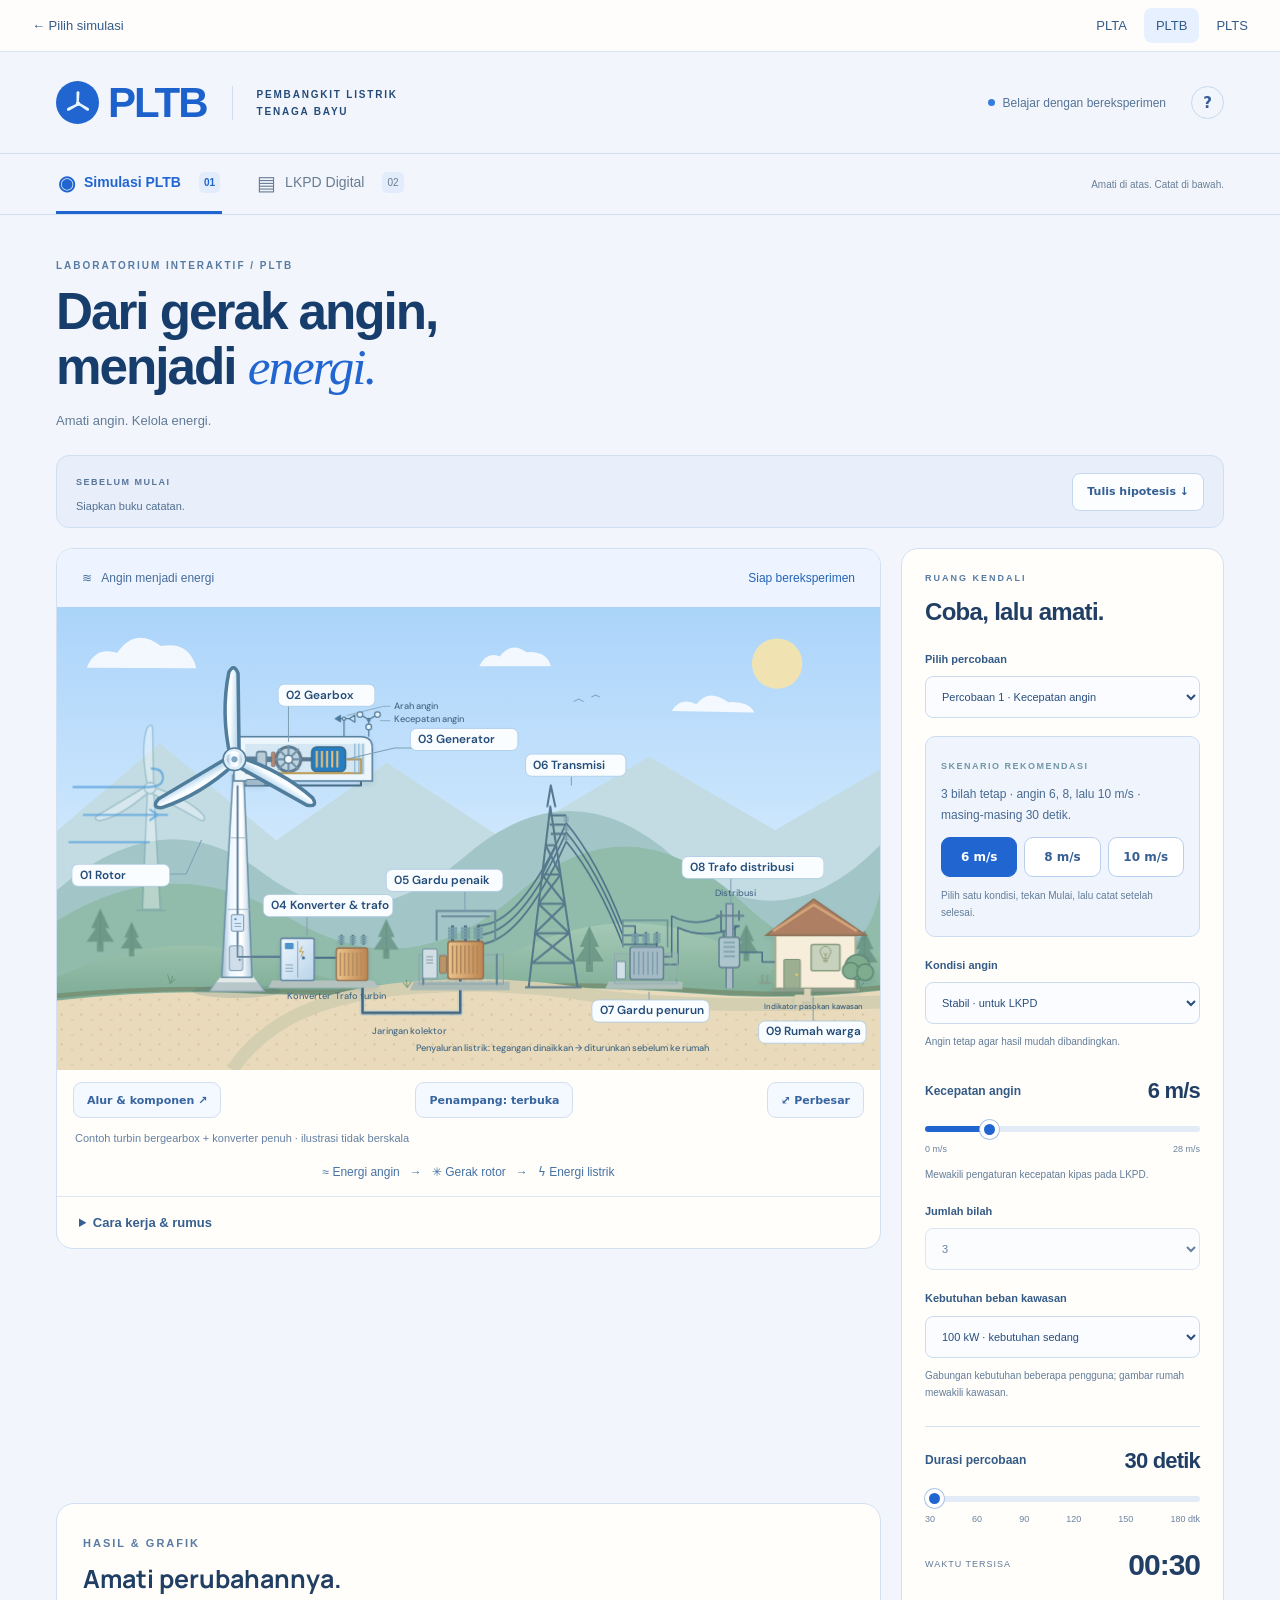
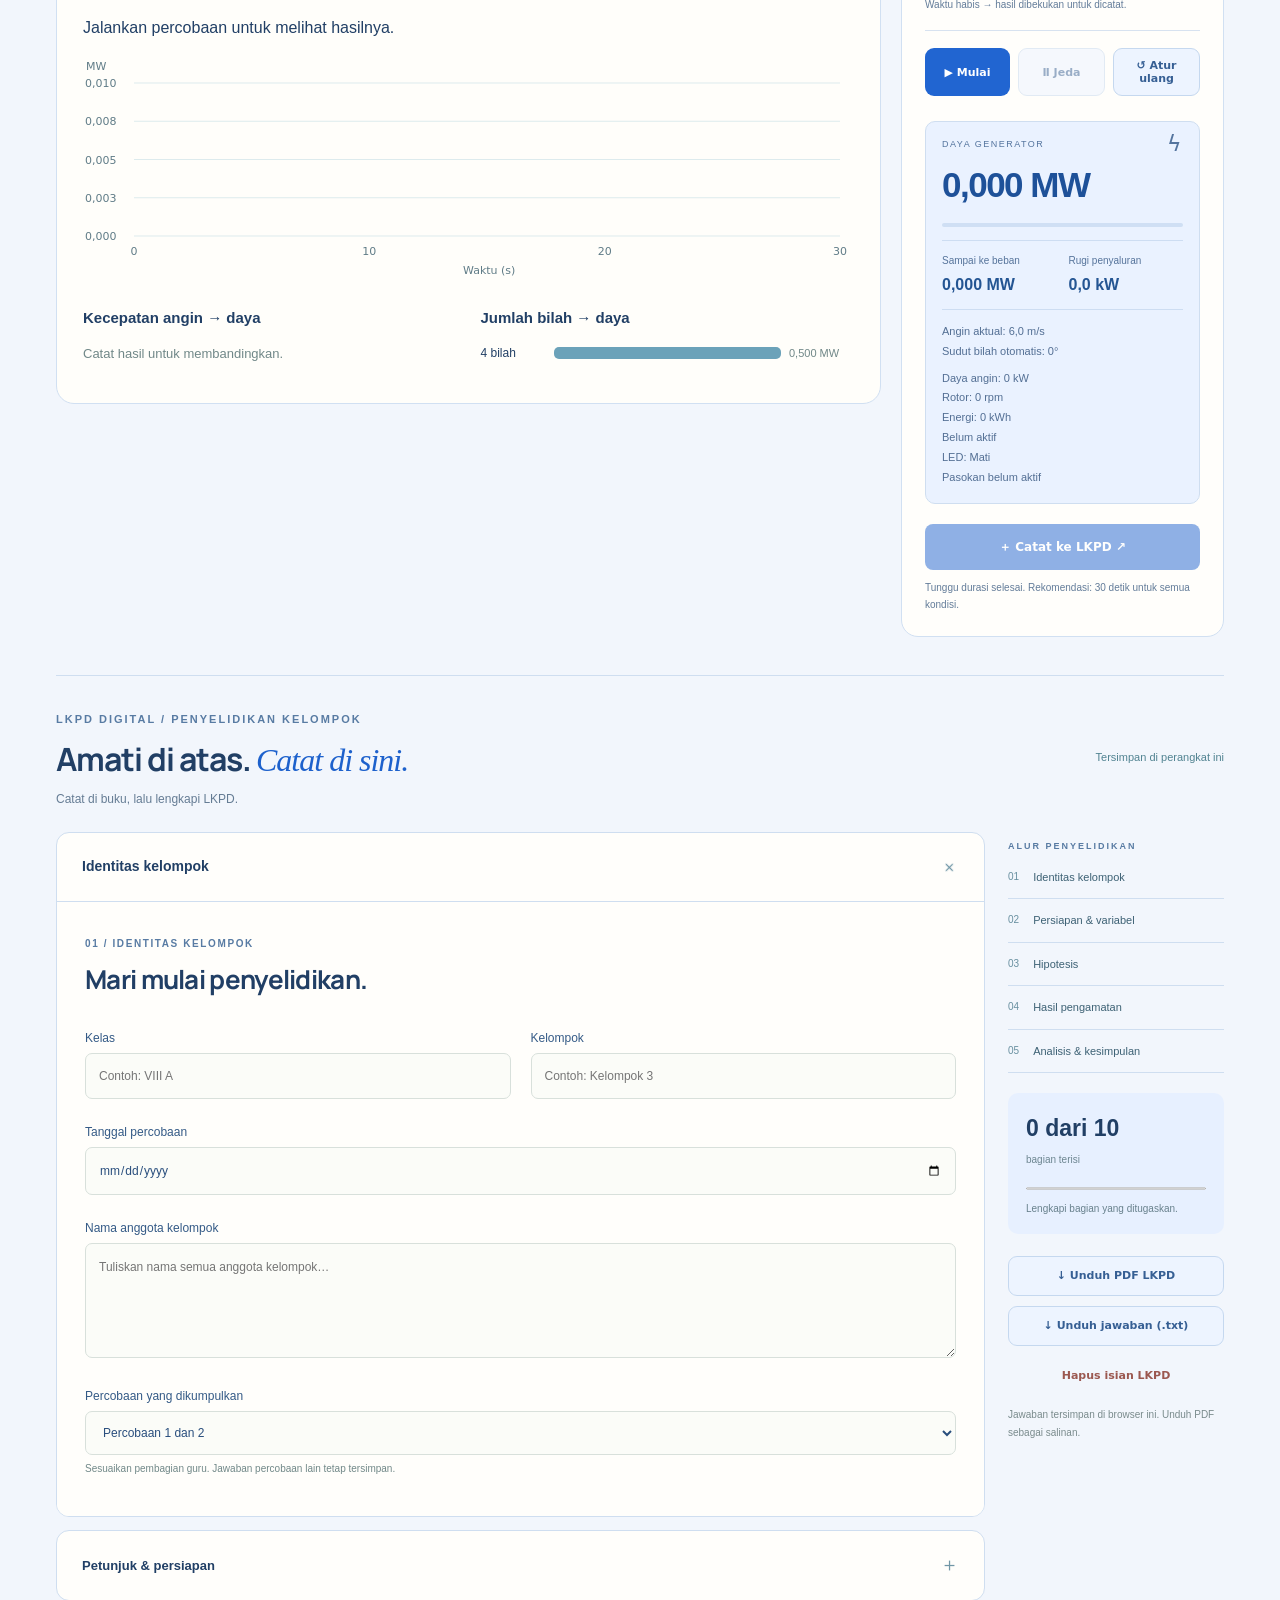
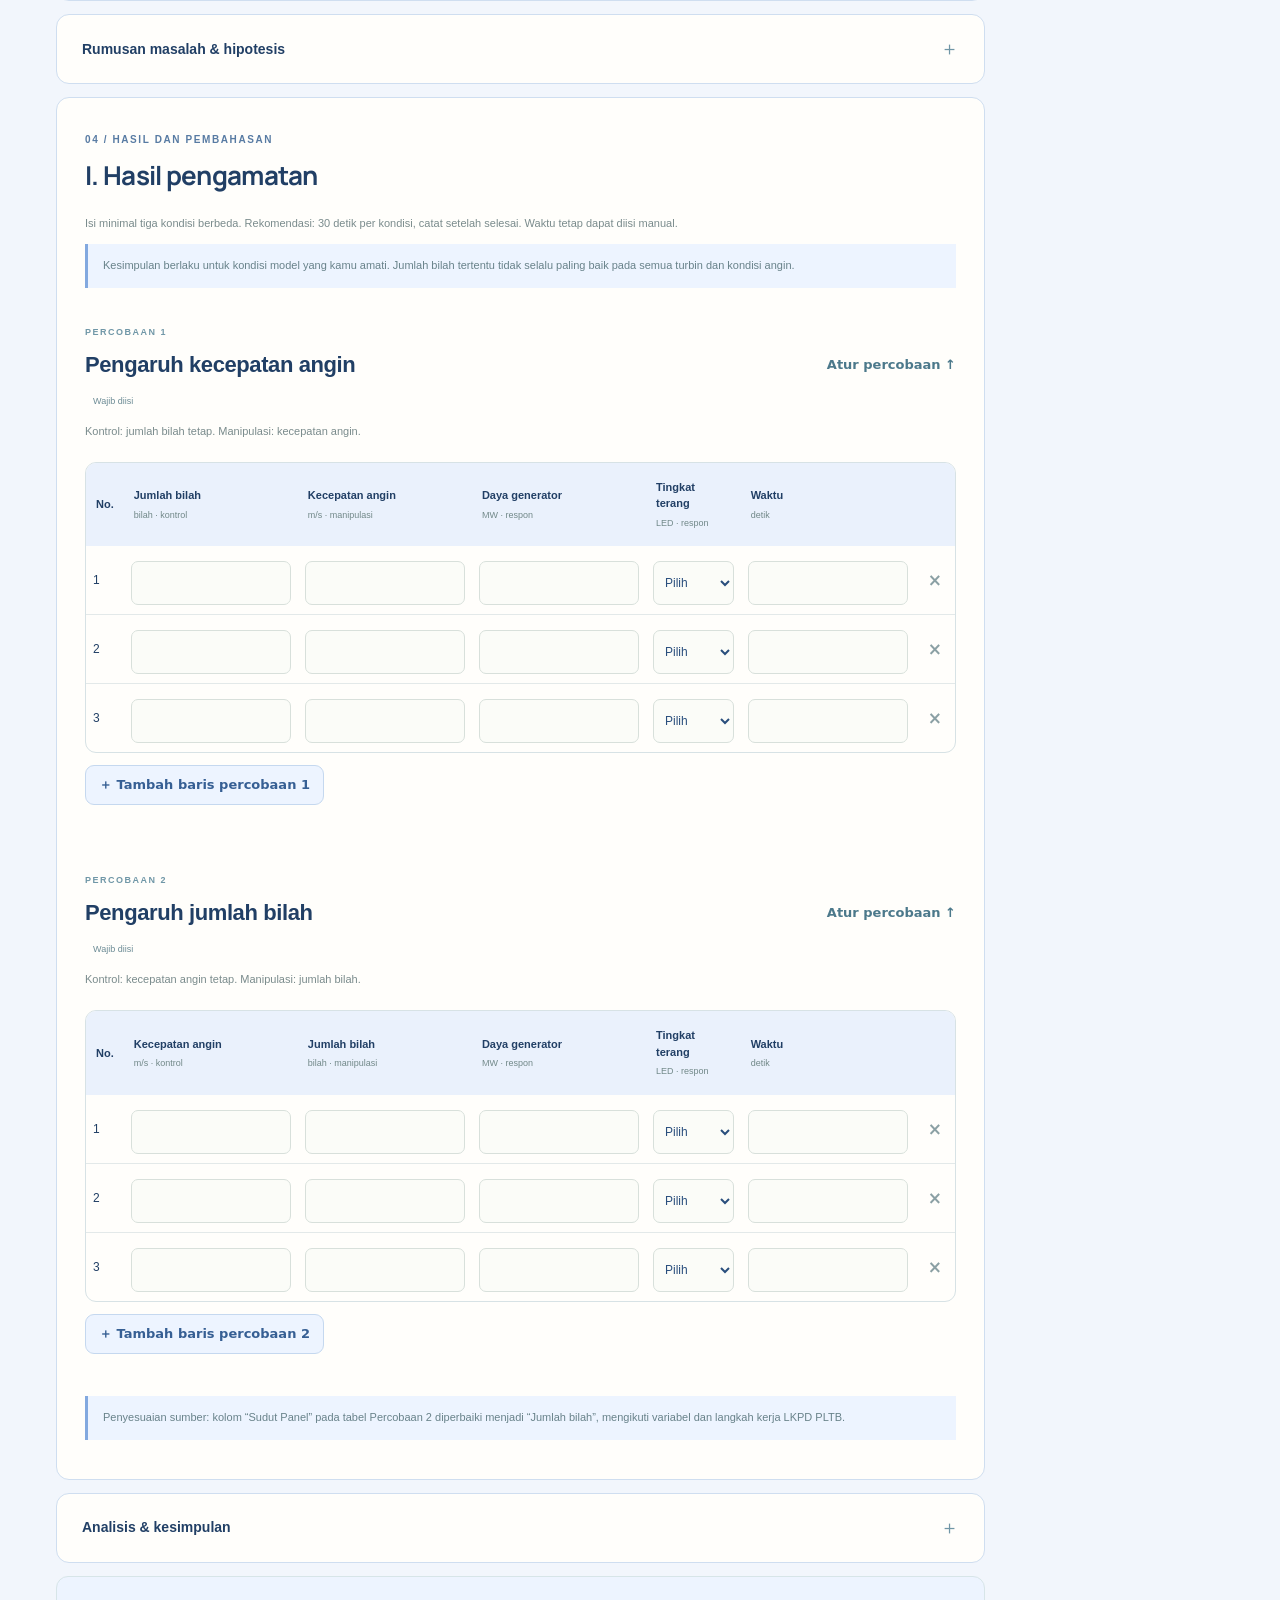
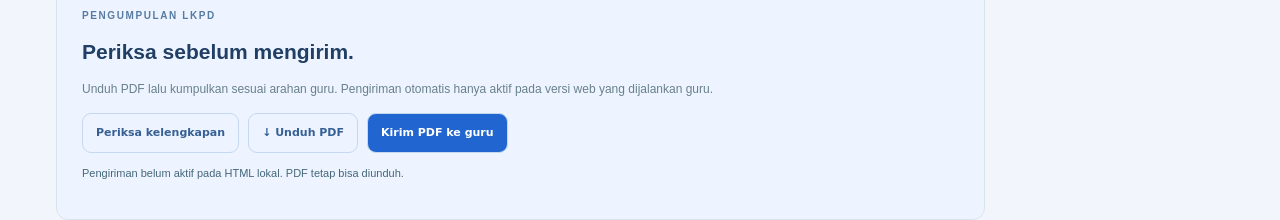
==== pltb/index.html @ d8a8bab1 "Laboratorium Virtual Energi Terbarukan: PLTA, PLTB, PLTS Tiga simulasi pembangkit listrik interaktif" ====
<!DOCTYPE html>
<html lang="id"><head><meta http-equiv="Content-Type" content="text/html; charset=UTF-8"><meta name="viewport" content="width=device-width,initial-scale=1"><title>PLTB — Laboratorium Energi</title>
<link rel="icon" href="data:image/svg+xml,%3Csvg xmlns='http://www.w3.org/2000/svg' viewBox='0 0 40 40'%3E%3Crect width='40' height='40' rx='12' fill='%232165d1'/%3E%3Cg fill='%23e9f5ff'%3E%3Cpath d='M18 20 18 7q2-4 4 0l-1 13Z'/%3E%3Cpath d='M18 20 18 7q2-4 4 0l-1 13Z' transform='rotate(120 20 21)'/%3E%3Cpath d='M18 20 18 7q2-4 4 0l-1 13Z' transform='rotate(240 20 21)'/%3E%3Ccircle cx='20' cy='21' r='2.6'/%3E%3C/g%3E%3C/svg%3E"><link rel="stylesheet" href="style.css"></head><body><nav class="site-sim-nav" aria-label="Pilih simulasi"><a href="../index.html">← Pilih simulasi</a><span><a href="../plta/index.html">PLTA</a><a href="index.html" aria-current="page">PLTB</a><a href="../plts/index.html">PLTS</a></span></nav>
<header class="header"><a href="#sim" class="brand" aria-label="PLTB, simulasi pembangkit listrik tenaga bayu"><span class="brand-icon" aria-hidden="true"><svg viewBox="0 0 40 40" width="30" height="30"><g fill="#e9f5ff"><path d="M18 20 18 6q2-4 4 0l-1 14Z"></path><path d="M18 20 18 6q2-4 4 0l-1 14Z" transform="rotate(120 20 21)"></path><path d="M18 20 18 6q2-4 4 0l-1 14Z" transform="rotate(240 20 21)"></path><circle cx="20" cy="21" r="3"></circle></g></svg></span><span>PLTB</span></a><span class="brand-caption">PEMBANGKIT LISTRIK<br>TENAGA BAYU</span><span class="header-tag"><span class="live-dot"></span> Belajar dengan bereksperimen</span><button class="icon-btn" id="help" aria-label="Panduan penggunaan">?</button></header>
<nav class="tabbar" aria-label="Navigasi laboratorium"><a class="tab active" href="#sim" aria-current="location"><span class="tab-icon">◉</span> Simulasi PLTB <span class="tab-num">01</span></a><a class="tab" href="#observations"><span class="tab-icon">▤</span> LKPD Digital <span class="tab-num">02</span></a><span class="nav-note">Amati di atas. Catat di bawah.</span></nav>
<main><section class="intro" id="sim"><p class="eyebrow">LABORATORIUM INTERAKTIF / PLTB</p><h1>Dari gerak angin,<br>menjadi <em>energi.</em></h1><p class="intro-copy">Amati angin. Kelola energi.</p></section>
<div class="learning-guide"><div><span class="mini-tag">SEBELUM MULAI</span><p>Siapkan buku catatan.</p></div><button class="secondary-btn" id="write-prediction">Tulis hipotesis ↓</button></div>
<section class="layout"><div class="visual"><div class="scene-head"><span>≋ &nbsp; Angin menjadi energi</span><span id="sceneStatus">Siap bereksperimen</span></div><div id="wind-safety-warning" class="wind-safety-warning" role="alert" hidden=""><span class="danger-icon" aria-hidden="true">⚠</span><div><strong>Turbin berhenti untuk keselamatan</strong><p>Angin terlalu kuat: batas aman operasi di bawah 25 m/s. Rotor dihentikan dan daya menjadi 0.</p></div></div><div class="scene-pan" role="region" aria-label="Visual PLTB, geser ke samping untuk mengikuti aliran energi" tabindex="0"><svg class="plant-scene" id="windPlant" viewBox="0 0 1600 900" role="group" aria-labelledby="wind-scene-title wind-scene-desc" xmlns="http://www.w3.org/2000/svg">
<title id="wind-scene-title">Dari angin menuju rumah warga</title><desc id="wind-scene-desc">Contoh PLTB bergearbox dan konverter penuh. Rotor memutar gearbox dan generator. Listrik melewati konverter, trafo turbin, jaringan kolektor, gardu penaik, transmisi, gardu penurun, jaringan distribusi dan trafo distribusi sebelum menuju rumah. Bilah berada di depan seluruh kabel.</desc>
<defs>
<radialgradient id="houseLampHalo"><stop stop-color="#ffe785" stop-opacity=".9"></stop><stop offset=".5" stop-color="#ffdc61" stop-opacity=".45"></stop><stop offset="1" stop-color="#ffdc61" stop-opacity="0"></stop></radialgradient>
<lineargradient id="sky" x2="0" y2="1"><stop stop-color="#abd4fa"></stop><stop offset="1" stop-color="#eff9ff"></stop></lineargradient>
<lineargradient id="steel"><stop stop-color="#a0bad0"></stop><stop offset=".28" stop-color="#edf7ff"></stop><stop offset=".66" stop-color="#fff"></stop><stop offset="1" stop-color="#b4cde0"></stop></lineargradient>
<lineargradient id="bladePaint" x1="0" y1="0" x2="1" y2=".2"><stop stop-color="#fff"></stop><stop offset=".48" stop-color="#f7fcff"></stop><stop offset="1" stop-color="#b7d6ee"></stop></lineargradient>
<lineargradient id="cabinet" x2="1" y2="1"><stop stop-color="#eef7ff"></stop><stop offset="1" stop-color="#b9d4e9"></stop></lineargradient>
<lineargradient id="copper"><stop stop-color="#ebc48b"></stop><stop offset="1" stop-color="#bd8551"></stop></lineargradient>
<lineargradient id="grass" x2="0" y2="1"><stop stop-color="#a4c9b5"></stop><stop offset="1" stop-color="#74a58e"></stop></lineargradient>
<pattern id="soilDots" width="38" height="29" patternUnits="userSpaceOnUse"><rect width="38" height="29" fill="#e8dabb"></rect><circle cx="9" cy="9" r="1.9" fill="#cfbc92"></circle><path d="M27 20h5" stroke="#d5c39b" stroke-width="2"></path></pattern>
<pattern id="fenceMesh" width="16" height="16" patternUnits="userSpaceOnUse"><path d="M0 0 16 16M16 0 0 16" stroke="#9bb3bd" stroke-width="1"></path></pattern>
<filter id="softShadow" x="-30%" y="-30%" width="160%" height="170%"><fedropshadow dx="0" dy="5" stdDeviation="5" flood-color="#255879" flood-opacity=".12"></fedropshadow></filter>
<g id="pine"><path d="M0 0-22 48h11l-22 33h25v24H8V81h25L12 48h10Z" fill="#638e7e"></path><path d="M0 8V88" stroke="#426e62" stroke-width="3" opacity=".35"></path></g>
<g id="insulator"><path d="M0 0v30" stroke="#4d6b7d" stroke-width="6"></path><path d="M-9 6H9M-9 12H9M-9 18H9M-9 24H9" stroke="#789fa9" stroke-width="5"></path></g>
</defs>
<!-- Landscape: depth, natural terrain, and a cutaway for the collector cable. -->
<g id="landscape"><rect width="1600" height="900" fill="url(#sky)"></rect><circle cx="1400" cy="110" r="49" fill="#f9e5a8" opacity=".88"></circle>
<g fill="#fff" opacity=".83"><path d="M58 118q16-42 59-29 36-51 85-13 55-11 69 43Z"></path><path d="M821 115q14-29 40-19 22-30 52-8 39-3 47 27Z"></path><path d="M1195 202q18-28 48-13 24-32 62-4 39-2 51 20Z"></path></g>
<path d="M0 435 200 265 426 454 641 303 873 455 1151 291 1396 434 1600 316V850H0Z" fill="#c3dce3"></path>
<path d="M0 550Q209 372 399 516T794 484T1200 487T1600 463V850H0Z" fill="#a2c6c7"></path>
<path d="M0 610Q226 468 455 606T897 556T1330 572T1600 554V850H0Z" fill="#91bbaa"></path>
<path d="M0 720Q237 609 448 696T891 670T1330 674T1600 661V800H0Z" fill="url(#grass)"></path>
<path d="M0 765Q196 743 360 751T785 747T1230 751T1600 746V900H0Z" fill="url(#soilDots)"></path>
<path d="M0 756Q196 737 360 745T785 741T1230 745T1600 740" fill="none" stroke="#779478" stroke-width="9"></path>
<path d="M341 900Q423 777 617 749T1020 752T1600 768" fill="none" stroke="#d5cfb2" stroke-width="25"></path>
<g opacity=".75"><use href="#pine" transform="translate(84 586) scale(.8)"></use><use href="#pine" transform="translate(145 612) scale(.64)"></use><use href="#pine" transform="translate(640 606) scale(.74)"></use><use href="#pine" transform="translate(1035 620) scale(.85)"></use><use href="#pine" transform="translate(1340 617) scale(.68)"></use><use href="#pine" transform="translate(1570 628) scale(.78)"></use></g>
<g opacity=".38" fill="#f6fbff" stroke="#6e9ba9" stroke-width="3"><path d="m166 588 10-235h12l13 235Z"></path><g transform="translate(181 352)"><path d="M-4 0q-16-76-2-117 9-10 11 0L7-7Z"></path><path d="M-4 0q-16-76-2-117 9-10 11 0L7-7Z" transform="rotate(120)"></path><path d="M-4 0q-16-76-2-117 9-10 11 0L7-7Z" transform="rotate(240)"></path><circle r="11"></circle></g><path d="M154 590h57"></path></g>
<g fill="none" stroke="#4e8497" stroke-width="2" opacity=".6"><path d="m1004 184 10-5 10 5m15-9 8-4 8 4"></path></g>
<g stroke="#628e70" stroke-width="2" fill="none" opacity=".7"><path d="m220 732-5-18m5 18 5-15m-5 15 10-9m451 17-2-16m2 16 8-13m-8 13-8-10m534 11-4-19m4 19 7-14m-7 14-10-9m364 8-2-14m2 14 8-10"></path></g></g>
<g id="windDirectionGroup" transform="rotate(0 181 352)"><g class="winds" fill="none" stroke="#4b9cdc" stroke-width="4" stroke-linecap="round" opacity=".7"><path d="M32 350h146q28 0 28-18t-22-18M52 404h162M24 457h155"></path><path d="m181 394 15 10-15 10"></path></g>
</g>
<!-- All stationary cables are behind the rotor foreground. -->
<g id="cableLayer" fill="none" stroke="#4c6f88" stroke-width="4" stroke-linecap="round" stroke-linejoin="round">
<path d="M535 296H591V347H351V680H452"></path>
<path d="M492 682H548" stroke-width="4"></path><path d="M594 703V789H784V691" stroke="#aec8d8" stroke-width="12" opacity=".42"></path>
<path d="M594 703V789H784V691" stroke="#466983" stroke-width="5"></path>
<!-- Three ordered conductors: matching vertical offsets prevent phase crossings. -->
<g id="transmissionConductors" stroke-width="3">
<path d="M819 619Q900 620 990 420Q1050 492 1100 620H1124V632"></path>
<path d="M819 637Q900 638 990 438Q1050 510 1100 638H1145V648"></path>
<path d="M819 655Q900 656 990 456Q1050 528 1100 656H1166V664"></path>
</g>
<path d="M1179 680H1195V601Q1244 625 1291 600M1179 695H1207V623Q1260 649 1326 620" stroke-width="3"></path>
<path d="M1291 600V630H1296V642M1326 620H1318V642M1327 671H1371V690H1413" stroke-width="3"></path>
</g>
<!-- Main turbine tower and nacelle cutaway. -->
<g id="turbineStructure"><ellipse cx="349" cy="747" rx="86" ry="13" fill="#426f79" opacity=".18"></ellipse><path d="M308 729h83l12 18H297Z" fill="#b7c7ca" stroke="#8da4b0" stroke-width="2"></path><path d="M319 718h62l9 12h-81Z" fill="#e2e9e7"></path>
<path d="M342 327 320 720h59l-16-393Z" fill="url(#steel)" stroke="#698fa8" stroke-width="3"></path><path d="M338 449h32m-38 139h43" stroke="#9bb6c7" stroke-width="2"></path><rect x="335" y="659" width="26" height="48" rx="5" fill="#cfdeea" stroke="#819eaf" stroke-width="2"></rect><circle cx="355" cy="686" r="2" fill="#51728a"></circle>
<path d="M351 348V657" fill="none" stroke="#698aaa" stroke-width="3" opacity=".75"></path>
<g filter="url(#softShadow)"><path d="M344 252h246q23 0 23 22v64H344Z" fill="#edf6fc" stroke="#557f9d" stroke-width="3"></path><path d="M366 266h232v58H366Z" fill="#d5e7f3"></path><path d="M365 296h58" stroke="#5d7e96" stroke-width="11"></path><rect x="388" y="281" width="19" height="29" rx="5" fill="#b8cbd7" stroke="#64859b" stroke-width="3"></rect>
<g id="gear"><circle cx="450" cy="296" r="24" fill="#bed2df" stroke="#5e7c91" stroke-width="6"></circle><path d="M450 268v56m-28-28h56m-48-20 40 40m0-40-40 40" stroke="#7192a8" stroke-width="4"></path><circle cx="450" cy="296" r="8" fill="#f3f8fc" stroke="#5d7f97" stroke-width="3"></circle></g><rect x="417" y="282" width="7" height="28" rx="2" fill="#b48871" stroke="#806b67" stroke-width="1.5"></rect><path d="M475 296h22" stroke="#5b7790" stroke-width="8"></path>
<rect x="495" y="272" width="66" height="48" rx="10" fill="#287ec2" stroke="#396b8b" stroke-width="3"></rect><path d="M505 280v32m10-32v32m10-32v32m10-32v32m10-32v32" stroke="#e8bf76" stroke-width="4"></path><path d="M563 296h28v27H366" fill="none" stroke="#bd9a55" stroke-width="4"></path>
<path d="M579 265v60m8-60v60m8-60v60" stroke="#7eabc9" stroke-width="2"></path><rect x="367" y="335" width="37" height="12" rx="4" fill="#a0baca" stroke="#6387a0" stroke-width="2"></rect></g>
<g id="windSensors" stroke="#557d99" stroke-width="2.5" stroke-linecap="round" stroke-linejoin="round">
<g id="windVane"><title>Penunjuk arah angin: membantu orientasi turbin terhadap angin.</title><path d="M558 251V217" fill="none"></path><g id="windVaneArrow" transform="rotate(0 558 217)"><path d="M543 217H577" fill="none"></path><path d="m541 217 10-6v12Z" fill="#367db0"></path><path d="m568 217 11-7v14Z" fill="#c9e3f5"></path><circle cx="558" cy="217" r="3" fill="#f5fbff"></circle></g></g>
<g id="anemometer"><title>Anemometer: mengukur kecepatan angin untuk pengendali turbin.</title><path d="M606 251V219" fill="none"></path><g id="anemometerCups" transform="rotate(0 606 219)"><path d="M606 219l-15-9m15 9 15-9m-15 9v13" fill="none"></path><circle cx="589" cy="209" r="5.5" fill="#eaf6ff"></circle><circle cx="623" cy="209" r="5.5" fill="#eaf6ff"></circle><circle cx="606" cy="233" r="5.5" fill="#eaf6ff"></circle><circle cx="606" cy="219" r="2.5" fill="#557d99"></circle></g></g></g>
<rect x="369" y="265" width="228" height="59" rx="7" id="nacelleCover" fill="url(#cabinet)" stroke="#6f98b7" stroke-width="2" visibility="hidden"></rect>
<path d="M351 347V680H451" fill="none" stroke="#617f96" stroke-width="3"></path><rect x="339" y="598" width="24" height="32" rx="3" fill="#daeafa" stroke="#7395ad" stroke-width="2"></rect><circle cx="347" cy="607" r="2" fill="#2878be"></circle><path d="M345 615h13m-13 6h13" stroke="#88a8bb" stroke-width="2"></path>
</g>
<!-- Converter and turbine transformer on a service platform. -->
<g id="converterStation" filter="url(#softShadow)"><path d="M418 726h196l13 14H411Z" fill="#b4c1bf"></path><rect x="435" y="644" width="65" height="82" rx="4" fill="url(#cabinet)" stroke="#6589a2" stroke-width="3"></rect><path d="M468 649v71" stroke="#8ba9bd" stroke-width="2"></path><circle cx="479" cy="682" r="3" fill="#3f7495"></circle><rect x="443" y="653" width="17" height="12" rx="2" fill="#4d92c8"></rect><path d="M444 696h15m-15 6h15m-15 6h15" stroke="#8aa7bb" stroke-width="2"></path><path d="m477 660-5 10h7l-5 10" fill="none" stroke="#c9a34d" stroke-width="2"></path>
<rect x="543" y="663" width="61" height="63" rx="5" fill="url(#copper)" stroke="#9c7958" stroke-width="3"></rect><path d="M551 672v45m8-45v45m8-45v45m8-45v45m8-45v45m8-45v45" stroke="#b58c60" stroke-width="3"></path><use href="#insulator" transform="translate(553 637) scale(.65)"></use><use href="#insulator" transform="translate(575 637) scale(.65)"></use><use href="#insulator" transform="translate(596 637) scale(.65)"></use></g>
<!-- Collector substation and step-up transformer. -->
<g id="stepUpStation"><path d="M694 728h186v17H686Z" fill="#a9b9b5"></path><rect x="704" y="676" width="164" height="57" fill="url(#fenceMesh)" stroke="#8ba5ae" stroke-width="2"></rect><path d="M712 674v61m143-61v61" stroke="#668798" stroke-width="4"></path>
<rect x="760" y="650" width="69" height="73" rx="5" fill="url(#copper)" stroke="#967353" stroke-width="3"></rect><path d="M769 658v55m8-55v55m8-55v55m8-55v55m8-55v55m8-55v55m8-55v55" stroke="#b0875d" stroke-width="3"></path><rect x="744" y="678" width="13" height="34" rx="3" fill="#ba9568" stroke="#967353" stroke-width="2"></rect>
<path d="M738 649v-58h114v58" fill="none" stroke="#698b9b" stroke-width="4"></path><use href="#insulator" transform="translate(769 619)"></use><use href="#insulator" transform="translate(794 619)"></use><use href="#insulator" transform="translate(819 619)"></use><path d="M747 601h94" stroke="#5e7c8d" stroke-width="3"></path><rect x="711" y="665" width="28" height="57" rx="3" fill="#d1dfe5" stroke="#7192a2" stroke-width="2"></rect><path d="M718 680h13m-13 6h13m-13 6h13" stroke="#829caa" stroke-width="2"></path></g>
<!-- Transmission and a receiving step-down substation. -->
<g id="transmissionTower" stroke="#56798b" stroke-width="4" fill="none" stroke-linejoin="round">
<path d="M917 739 959 388 1012 739ZM924 692h81m-76-58h67m-60-57h52m-45-57h36m-29-57h20M924 692l72-58-60-57 43-57-29-57m55 229-76-58 59-57-45-57 27-57M910 739h110M953 389l7-42 9 42"></path>
<path d="M956 405h34m-32 18h32m-30 18h30"></path>
<g stroke="#7c9baa" stroke-width="2.5"><path d="M990 405v15m0 3v15m0 3v15"></path><path d="M985 410h10m-10 5h10m-10 13h10m-10 5h10m-10 13h10m-10 5h10"></path></g></g>
<g id="receivingStation"><path d="M1073 728h143v15h-151Z" fill="#adbfba"></path><rect x="1084" y="674" width="122" height="58" fill="url(#fenceMesh)" stroke="#92aab3" stroke-width="2"></rect><rect x="1114" y="661" width="65" height="63" rx="5" fill="#a4bac5" stroke="#658292" stroke-width="3"></rect><path d="M1122 670v45m9-45v45m9-45v45m9-45v45m9-45v45m9-45v45" stroke="#809eac" stroke-width="3"></path><use href="#insulator" transform="translate(1124 632) scale(.8)"></use><use href="#insulator" transform="translate(1145 632) scale(.8)"></use><use href="#insulator" transform="translate(1166 632) scale(.8)"></use><path d="M1100 662v-53h87v53" fill="none" stroke="#6b8d9a" stroke-width="3"></path><rect x="1088" y="689" width="17" height="34" fill="#d1e0e6" stroke="#73909c" stroke-width="2"></rect></g>
<!-- Distribution: medium-voltage feeder, pole transformer, low-voltage service. -->
<g id="distributionPole"><path d="M1301 741V577h13v164" fill="#a9bbc4" stroke="#6a8898" stroke-width="3"></path><path d="M1281 600h55m-45-10v20m35-20v20" stroke="#658393" stroke-width="4"></path><rect x="1287" y="642" width="40" height="59" rx="6" fill="#adc5cc" stroke="#648391" stroke-width="3"></rect><path d="M1296 652h22m-22 9h22m-22 9h22m-22 9h22" stroke="#7c9ea9" stroke-width="3"></path><path d="M1296 642v-12m22 12v-12" stroke="#62808e" stroke-width="4"></path></g>
<!-- Homes and neighborhood detail. -->
<g id="homes" filter="url(#softShadow)"><path d="M1397 639h155v102h-155Z" fill="#f6edda" stroke="#aaab8b" stroke-width="3"></path><path d="m1379 638 92-70 101 70Z" fill="#ae7f64" stroke="#8c7057" stroke-width="3"></path><path d="m1392 630 79-51 84 51" fill="none" stroke="#d4a378" stroke-width="5"></path>
<rect x="1413" y="685" width="32" height="56" rx="3" fill="#9caf91" stroke="#7e947a" stroke-width="2"></rect><circle cx="1438" cy="715" r="2.5" fill="#e7c774"></circle><rect id="houseLight" x="1466" y="656" width="56" height="51" rx="4" fill="#c6d2bd" stroke="#8c9e80" stroke-width="3"></rect>
<g id="houseLamp" transform="translate(1494 674)"><title id="houseLampTitle">Indikator padam · kontribusi PLTB belum mencukupi beban contoh</title><circle id="houseLampGlow" cy="5" r="37" fill="url(#houseLampHalo)" opacity="0"></circle><path id="houseBulb" d="M-8 2A10 10 0 1 1 8 2L4.5 10H-4.5Z" fill="#c4d1bd" stroke="#8d956e" stroke-width="1.7"></path><path d="m-3-1 3 4 3-4M0 3v7M-4 13h8M-3 16h6" fill="none" stroke="#8d956e" stroke-width="1.6" stroke-linecap="round"></path>
<g id="houseLampRays" stroke="#edb934" stroke-width="2" stroke-linecap="round" opacity="0"><path d="M0-18v-5M-15-11l-4-4M15-11l4-4M-19 2h-5M19 2h5"></path></g></g><path d="M1390 744h170" stroke="#8d9d8b" stroke-width="7"></path>
<path d="M1459 742v18h-18v13" fill="none" stroke="#d9d2b7" stroke-width="13"></path>
<g stroke="#618977" stroke-width="3" fill="#7eac8d"><path d="M1556 713v30"></path><circle cx="1556" cy="700" r="24"></circle><circle cx="1543" cy="707" r="16"></circle><circle cx="1571" cy="710" r="16"></circle></g><path d="M1365 731h24m-18 0v-16m10 16v-16" stroke="#879c88" stroke-width="3"></path></g>
<!-- Energy particles share the exact rear cable route; rotor painted after them. -->
<path id="electricPath" d="M535 296H591V347H351V680H452L492 682H548L594 703V789H784V691L794 650L819 619Q900 620 990 420Q1050 492 1100 620H1124V632L1145 680H1195V601Q1244 625 1291 600V630H1296V642L1307 671H1327H1371V690H1413" fill="none" stroke="#f7c64b" stroke-width="5" stroke-linecap="round" stroke-linejoin="round" stroke-dasharray="3 26" opacity="0" style="opacity: 0;"></path>
<!-- Callouts remain outside the rotor sweep and behind its foreground. -->
<g class="scene-leaders" fill="none" stroke="#7f9fb5" stroke-width="2"><path d="M216 519h35l30-66M450 193v69M731 274h-75l-93 22M486 602v36M793 553v36M1000 329v18M1151 764v-16M1310 527v50M1470 805v-48"></path></g>
<g class="part-label">
<g data-stage="rotor" transform="translate(29 500)" role="button" tabindex="0" aria-label="Tahap 1: Rotor &amp; poros utama"><rect width="190" height="43" rx="12" fill="#fbfdff" stroke="#b1cde3"></rect><text x="15" y="28">01 Rotor</text></g><g data-stage="gearbox" transform="translate(430 150)" role="button" tabindex="0" aria-label="Tahap 2: Gearbox"><rect width="188" height="43" rx="12" fill="#fbfdff" stroke="#b1cde3"></rect><text x="15" y="28">02 Gearbox</text></g><g data-stage="generator" transform="translate(687 236)" role="button" tabindex="0" aria-label="Tahap 3: Generator"><rect width="209" height="43" rx="12" fill="#fbfdff" stroke="#b1cde3"></rect><text x="15" y="28">03 Generator</text></g><g data-stage="converter" transform="translate(401 559)" role="button" tabindex="0" aria-label="Tahap 4: Konverter &amp; trafo turbin"><rect width="252" height="43" rx="12" fill="#fbfdff" stroke="#b1cde3"></rect><text x="15" y="28">04 Konverter &amp; trafo</text></g><g data-stage="stepup" transform="translate(640 510)" role="button" tabindex="0" aria-label="Tahap 5: Jaringan kolektor &amp; gardu penaik"><rect width="227" height="43" rx="12" fill="#fbfdff" stroke="#b1cde3"></rect><text x="15" y="28">05 Gardu penaik</text></g><g data-stage="transmission" transform="translate(911 286)" role="button" tabindex="0" aria-label="Tahap 6: Transmisi"><rect width="195" height="43" rx="12" fill="#fbfdff" stroke="#b1cde3"></rect><text x="15" y="28">06 Transmisi</text></g><g data-stage="stepdown" transform="translate(1040 764)" role="button" tabindex="0" aria-label="Tahap 7: Gardu penurun"><rect width="228" height="43" rx="12" fill="#fbfdff" stroke="#b1cde3"></rect><text x="15" y="28">07 Gardu penurun</text></g><g data-stage="distribution" transform="translate(1215 485)" role="button" tabindex="0" aria-label="Tahap 8: Distribusi &amp; trafo distribusi"><rect width="276" height="43" rx="12" fill="#fbfdff" stroke="#b1cde3"></rect><text x="15" y="28">08 Trafo distribusi</text></g><g data-stage="homes" transform="translate(1364 805)" role="button" tabindex="0" aria-label="Tahap 9: Rumah warga"><rect width="209" height="43" rx="12" fill="#fbfdff" stroke="#b1cde3"></rect><text x="15" y="28">09 Rumah warga</text></g></g><g class="scene-small-labels"><text x="447" y="763">Konverter</text><text x="540" y="763">Trafo turbin</text><text x="613" y="830">Jaringan kolektor</text><text x="1280" y="562">Distribusi</text><text x="1470" y="782" text-anchor="middle" class="supply-label">Indikator pasokan kawasan</text><path d="M563 211l72-18h13M628 221h20" fill="none" stroke="#7f9fb5" stroke-width="1.5"></path><text x="655" y="198">Arah angin</text><text x="655" y="223">Kecepatan angin</text><text x="698" y="863">Penyaluran listrik: tegangan dinaikkan → diturunkan sebelum ke rumah</text></g>
<!-- Foreground is deliberately LAST: cables and energy particles cannot cover blades. -->
<g id="rotorForeground"><g id="rotorMount" transform="translate(345 296)"><g id="rotor" transform="rotate(0)"><g id="rotorBlades"><g transform="rotate(0)"><path class="pitch-blade" d="M-8 -5 Q-27 -89 -11 -169 Q-1 -188 7 -167 L9 -15Z" fill="url(#bladePaint)" stroke="#4f7d9b" stroke-width="3.5"></path></g><g transform="rotate(120)"><path class="pitch-blade" d="M-8 -5 Q-27 -89 -11 -169 Q-1 -188 7 -167 L9 -15Z" fill="url(#bladePaint)" stroke="#4f7d9b" stroke-width="3.5"></path></g><g transform="rotate(240)"><path class="pitch-blade" d="M-8 -5 Q-27 -89 -11 -169 Q-1 -188 7 -167 L9 -15Z" fill="url(#bladePaint)" stroke="#4f7d9b" stroke-width="3.5"></path></g></g><circle r="22" fill="#dcecf8" stroke="#557e9a" stroke-width="3"></circle><circle r="15" fill="url(#steel)"></circle><circle r="6" fill="#7ca6c2"></circle><path d="M-13-10q10-8 22 0" stroke="#fff" stroke-width="3" opacity=".9" fill="none"></path></g></g></g>
</svg></div><p class="pan-hint">↔ Geser untuk mengikuti perjalanan energi</p><div class="scene-tools"><button id="components">Alur &amp; komponen ↗</button><button id="cutaway" aria-pressed="true">Penampang: terbuka</button><button id="enlarge">⤢ Perbesar</button></div><p class="scene-model-note">Contoh turbin bergearbox + konverter penuh · ilustrasi tidak berskala</p><div class="legend">≈ Energi angin &nbsp; → &nbsp; ✳ Gerak rotor &nbsp; → &nbsp; ϟ Energi listrik</div><details><summary>Cara kerja &amp; rumus</summary><p>Angin memutar bilah dan poros. Gearbox meneruskan putaran ke generator. Listrik disalurkan melalui gardu dan jaringan ke rumah.</p><div class="formula">P<sub>angin</sub> = ½ × ρ × A × v³<br>P<sub>generator</sub> = P<sub>angin</sub> × C<sub>p</sub> × η<br>P<sub>beban</sub> = P<sub>generator</sub> × η<sub>penyaluran</sub></div><button id="formulaHelp">Arti simbol &amp; asumsi model ↗</button><p>Di bawah 3 m/s turbin belum menghasilkan listrik. Pada 25 m/s turbin berhenti demi keselamatan. Daya maksimal 500 kW.</p></details></div><aside class="control-panel"><div class="control-heading"><p class="eyebrow">RUANG KENDALI</p><h2>Coba, lalu amati.</h2></div>
<label class="field-label" for="experiment">Pilih percobaan</label><select id="experiment"><option value="wind">Percobaan 1 · Kecepatan angin</option><option value="blades">Percobaan 2 · Jumlah bilah</option></select>
<div class="scenario-card"><span class="mini-tag">SKENARIO REKOMENDASI</span><p id="scenario-description">3 bilah tetap · angin 6, 8, lalu 10 m/s · masing-masing 30 detik.</p><div id="scenario-options" class="scenario-options" role="group" aria-label="Pilih kondisi percobaan rekomendasi" data-type="wind"><button type="button" data-value="6" aria-pressed="true">6 m/s</button><button type="button" data-value="8" aria-pressed="false">8 m/s</button><button type="button" data-value="10" aria-pressed="false">10 m/s</button></div><p class="hint">Pilih satu kondisi, tekan Mulai, lalu catat setelah selesai.</p></div><div class="control-field"><label class="field-label" for="wind-mode">Kondisi angin</label><select id="wind-mode"><option value="stable">Stabil · untuk LKPD</option><option value="gusts">Berembus · eksplorasi</option></select><p class="hint" id="wind-mode-hint">Angin tetap agar hasil mudah dibandingkan.</p></div><div class="slider-block"><div class="slider-top"><label for="speed">Kecepatan angin</label><output id="speedOut" for="speed">6 m/s</output></div><input id="speed" type="range" min="0" max="28" value="6" step="1" style="--percent: 21.428571428571427%;"><div class="range-scale"><span>0 m/s</span><span>28 m/s</span></div><p class="hint">Mewakili pengaturan kecepatan kipas pada LKPD.</p></div>
<div class="control-field"><label class="field-label" for="blades">Jumlah bilah</label><select id="blades" disabled=""><option>2</option><option selected="">3</option><option>4</option></select></div>
<div class="control-field"><label class="field-label" for="load">Kebutuhan beban kawasan</label><select id="load"><option value="50">50 kW · kebutuhan rendah</option><option value="100" selected="">100 kW · kebutuhan sedang</option><option value="200">200 kW · kebutuhan tinggi</option></select><p class="hint">Gabungan kebutuhan beberapa pengguna; gambar rumah mewakili kawasan.</p></div>
<div class="timer-block"><div class="slider-top"><label for="duration">Durasi percobaan</label><output id="durationOut" for="duration">30 detik</output></div><input id="duration" type="range" min="30" max="180" step="30" value="30" style="--percent: 0%;"><div class="duration-ticks" aria-hidden="true"><span>30</span><span>60</span><span>90</span><span>120</span><span>150</span><span>180 dtk</span></div><div class="timer-readout"><span>WAKTU TERSISA</span><strong id="timer" aria-label="Sisa waktu percobaan">00:30</strong></div><p class="hint">Waktu habis → hasil dibekukan untuk dicatat.</p></div>
<div class="actions"><button id="start">▶ Mulai</button><button id="pause" disabled="">Ⅱ Jeda</button><button id="reset">↺ Atur ulang</button></div>
<div class="power-box"><div class="power-top"><span>DAYA GENERATOR</span><span>ϟ</span></div><strong id="power">0,000 MW</strong><div class="power-meter"><div id="power-bar" style="width: 0%;"></div></div><div class="delivery-readings"><span>Sampai ke beban<strong id="deliveredPower">0,000 MW</strong></span><span>Rugi penyaluran<strong id="lineLoss">0,0 kW</strong></span></div><small id="actualWind">Angin aktual: 6,0 m/s</small><small id="pitch">Sudut bilah otomatis: 0°</small><small id="windPower">Daya angin: 0 kW</small><small id="rpm">Rotor: 0 rpm</small><small id="energy">Energi: 0 kWh</small><small id="state">Belum aktif</small><small id="led">LED: Mati</small><small id="supply">Pasokan belum aktif</small></div><button id="record" class="wide" disabled="">＋ Catat ke LKPD ↗</button><p id="record-note" class="hint">Tunggu durasi selesai. Rekomendasi: 30 detik untuk semua kondisi.</p></aside><section class="results"><div><span class="eyebrow">HASIL &amp; GRAFIK</span><h2>Amati perubahannya.</h2><p id="summary">Jalankan percobaan untuk melihat hasilnya.</p></div><canvas id="chart" width="1164" height="275" aria-label="Grafik daya listrik terhadap waktu"></canvas><div id="comparison" class="comparison"><div><h3>Kecepatan angin → daya</h3><p>Catat hasil untuk membandingkan.</p></div><div><h3>Jumlah bilah → daya</h3><div class="bar-row"><span>4 bilah</span><span class="bar-track"><i style="width: 100%;"></i></span><small>0,500 MW</small></div></div></div></section></section><section id="lkpd" class="worksheet">
<div class="worksheet-intro"><div><span class="eyebrow">LKPD DIGITAL / PENYELIDIKAN KELOMPOK</span><h2>Amati di atas. <em>Catat di sini.</em></h2><p>Catat di buku, lalu lengkapi LKPD.</p></div><span id="save-status" role="status">Tersimpan di perangkat ini</span></div>
<div class="worksheet-layout"><aside class="worksheet-aside"><span class="eyebrow">ALUR PENYELIDIKAN</span><a href="#identity">01 <span>Identitas kelompok</span></a><a href="#instructions">02 <span>Persiapan &amp; variabel</span></a><a href="#hypothesis">03 <span>Hipotesis</span></a><a href="#observations">04 <span>Hasil pengamatan</span></a><a href="#analysis">05 <span>Analisis &amp; kesimpulan</span></a><div class="progress-box"><strong id="progress-label">0 dari 10</strong><span>bagian terisi</span><progress id="progress" value="0" max="10"></progress><p>Lengkapi bagian yang ditugaskan.</p></div><button data-download-pdf="">↓ Unduh PDF LKPD</button><button id="export">↓ Unduh jawaban (.txt)</button><button id="clear-sheet" class="text-btn danger">Hapus isian LKPD</button><p class="hint">Jawaban tersimpan di browser ini. Unduh PDF sebagai salinan.</p></aside>
<div class="worksheet-content">
<details class="worksheet-fold" id="identity" open=""><summary><span>Identitas kelompok</span><span class="fold-marker">＋</span></summary><article class="form-card"><span class="section-number">01 / IDENTITAS KELOMPOK</span><h2>Mari mulai penyelidikan.</h2><div class="fields"><label>Kelas<input data-field="kelas" placeholder="Contoh: VIII A" maxlength="500"></label><label>Kelompok<input data-field="kelompok" placeholder="Contoh: Kelompok 3" maxlength="500"></label><label class="full">Tanggal percobaan<input data-field="tanggal" type="date"></label><label class="full">Nama anggota kelompok<textarea data-field="anggota" placeholder="Tuliskan nama semua anggota kelompok…" maxlength="500"></textarea></label><label class="full">Percobaan yang dikumpulkan<select id="assignment"><option value="both">Percobaan 1 dan 2</option><option value="wind">Percobaan 1 saja</option><option value="blades">Percobaan 2 saja</option></select><small>Sesuaikan pembagian guru. Jawaban percobaan lain tetap tersimpan.</small></label></div></article></details>
<details class="worksheet-fold" id="instructions"><summary><span>Petunjuk &amp; persiapan</span><span class="fold-marker">＋</span></summary><article class="form-card"><span class="section-number">02 / PERSIAPAN PERCOBAAN</span><h2>Pahami sebelum mencoba.</h2><div id="preparation-content"><details open=""><summary>A. Tujuan percobaan</summary><p>Melalui penyelidikan, peserta didik mampu mengidentifikasi variabel manipulasi, kontrol, dan respon; mengamati pengaruh perubahan variabel manipulasi terhadap keluaran model pembangkit; serta menjelaskan perubahan energi berdasarkan hasil percobaan.</p></details><details><summary>B. Petunjuk pengerjaan</summary><ol><li>Pilih percobaan sesuai pembagian guru. Kelompok yang mengamati PLTB dapat memilih percobaan berbeda.</li><li>Baca variabel, pahami rumusan masalah, dan susun hipotesis bersama kelompok.</li><li>Ubah hanya variabel manipulasi dan jaga variabel kontrol tetap sama. Gunakan tiga kondisi berbeda.</li><li>Amati daya generator dalam MW dan tingkat terang nyala LED. Pilih angin stabil untuk LKPD.</li><li>Catat hasil di buku, analisis data, lalu lengkapi LKPD dan kesimpulan.</li></ol><p class="note">Penyesuaian sumber: petunjuk PDF menyebut dua kondisi, tetapi langkah kerja dan tabel menyediakan tiga. Simulasi memakai tiga kondisi awal; baris dapat ditambah.</p></details><details><summary>C. Mengenal variabel</summary><p>Manipulasi: faktor yang sengaja diubah.</p><p>Kontrol: faktor yang dijaga tetap sama.</p><p>Respon: hasil yang diamati atau diukur akibat perubahan variabel manipulasi.</p></details><details open=""><summary>D. Variabel percobaan</summary><div class="variable-cards"><div class="variable-card"><span class="mini-tag">PERCOBAAN 1</span><h3>Pengaruh kecepatan angin</h3><p><strong>Diubah:</strong> Kecepatan angin (m/s), mewakili pengaturan kecepatan kipas.</p><p><strong>Dijaga:</strong> Jumlah bilah, bentuk, ukuran, pengaturan awal sudut bilah dan aturan kontrol otomatis; generator serta rangkaian listrik.</p><p><strong>Diamati:</strong> daya generator (MW) dan tingkat terang nyala LED.</p></div><div class="variable-card"><span class="mini-tag">PERCOBAAN 2</span><h3>Pengaruh jumlah bilah</h3><p><strong>Diubah:</strong> Jumlah bilah baling-baling.</p><p><strong>Dijaga:</strong> Kecepatan angin, bentuk, ukuran, pengaturan awal sudut bilah dan aturan kontrol otomatis; generator serta rangkaian listrik.</p><p><strong>Diamati:</strong> daya generator (MW) dan tingkat terang nyala LED.</p></div></div></details><details><summary>E. Alat dan bahan</summary><ol><li>Laptop atau ponsel dengan browser dan koneksi internet.</li><li>Simulasi PLTB ini.</li><li>Buku catatan untuk pengamatan dan analisis.</li></ol></details><details><summary>F. Langkah kerja</summary><ol><li>Siapkan simulasi PLTB. Arah angin pada gambar sudah menghadap rotor; slider kecepatan angin mewakili pengaturan kipas pada model LKPD.</li><li>Rekomendasi Percobaan 1: angin 6, 8, dan 10 m/s dengan 3 bilah tetap. Percobaan 2: 2, 3, dan 4 bilah dengan angin 6 m/s tetap. Tombol skenario membantu memasang kondisi ini.</li><li>Hentikan atau selesaikan percobaan sebelum mengganti bilah. Bilah dipasang seimbang secara otomatis; bentuk, ukuran, pengaturan awal sudut bilah, generator, dan aturan kontrol otomatis tetap. Untuk membandingkan bilah tanpa pembatasan kapasitas, gunakan 6 m/s.</li><li>Pilih durasi 30–180 detik, lalu tekan Mulai. Gunakan angin stabil dan durasi yang sama pada semua kondisi (rekomendasi 30 detik). Amati selama berjalan, lalu catat daya generator dan LED setelah durasi selesai. Angin berembus hanya untuk eksplorasi. Jeda menghentikan timer sementara; hasil terakhir dibekukan saat durasi habis.</li><li>Catat hasil akhir di buku, kemudian gunakan Catat ke LKPD atau isi tabel secara manual. Tombol pencatatan aktif setelah selesai dan satu hasil hanya dicatat sekali. Baca catatan kewajaran, lalu susun analisis dan kesimpulan berdasarkan data.</li></ol><p class="note">Pada simulator digital ini, daya generator (MW) dan LED merupakan respon pengamatan. Tegangan tidak dihitung. Lampu rumah menunjukkan kecukupan pasokan setelah rugi penyaluran; padamnya indikator tidak berarti rumah pada jaringan nyata mati. Rumah mewakili kumpulan pengguna; beban 50–200 kW adalah beban kawasan.</p></details></div><div class="inline-actions"><button data-start="wind">Atur percobaan 1 ↑</button><button data-start="blades">Atur percobaan 2 ↑</button></div></article></details>
<details class="worksheet-fold" id="hypothesis"><summary><span>Rumusan masalah &amp; hipotesis</span><span class="fold-marker">＋</span></summary><article class="form-card"><span class="section-number">03 / SEBELUM MENYELIDIKI</span><h2>Apa dugaanmu?</h2><h3>G. Rumusan masalah</h3><ol id="questions"><li>Bagaimana pengaruh kecepatan angin terhadap daya listrik pada model PLTB?</li><li>Bagaimana pengaruh jumlah bilah baling-baling terhadap daya listrik pada model PLTB?</li></ol><label>H. Hipotesis<textarea data-field="hipotesis" rows="5" maxlength="20000" placeholder="Menurut kelompok kami, jika… maka… karena…"></textarea></label></article></details>
<article class="form-card observation-card" id="observations"><span class="section-number">04 / HASIL DAN PEMBAHASAN</span><h2>I. Hasil pengamatan</h2><p class="hint">Isi minimal tiga kondisi berbeda. Rekomendasi: 30 detik per kondisi, catat setelah selesai. Waktu tetap dapat diisi manual.</p><p class="note">Kesimpulan berlaku untuk kondisi model yang kamu amati. Jumlah bilah tertentu tidak selalu paling baik pada semua turbin dan kondisi angin.</p><div id="tables"><section><div class="observation-title"><div><span class="mini-tag">PERCOBAAN 1</span><h3>Pengaruh kecepatan angin</h3><span data-requirement="wind" class="required-tag">Wajib diisi</span></div><button class="text-btn" data-start="wind">Atur percobaan ↑</button></div><p class="hint">Kontrol: jumlah bilah tetap. Manipulasi: kecepatan angin.</p><div class="table-wrap"><table><caption class="sr-only">Hasil pengamatan percobaan 1</caption><thead><tr><th>No.</th><th>Jumlah bilah<small>bilah · kontrol</small></th><th>Kecepatan angin<small>m/s · manipulasi</small></th><th>Daya generator<small>MW · respon</small></th><th>Tingkat terang<small>LED · respon</small></th><th>Waktu<small>detik</small></th><th><span class="sr-only">Aksi</span></th></tr></thead><tbody id="table-wind"><tr><td>1</td><td data-label="Jumlah bilah (bilah) · kontrol"><input inputmode="decimal" aria-label="wind control baris 1" data-key="control" value=""></td><td data-label="Kecepatan angin (m/s) · manipulasi"><input inputmode="decimal" aria-label="wind variable baris 1" data-key="variable" value=""></td><td data-label="Daya generator (MW)"><input inputmode="decimal" aria-label="wind power baris 1" data-key="power" value=""></td><td data-label="Tingkat terang LED"><select aria-label="wind led baris 1" data-key="led"><option value="">Pilih</option><option>Mati</option><option>Redup</option><option>Sedang</option><option>Terang</option></select></td><td data-label="Waktu (detik)"><input inputmode="decimal" aria-label="wind time baris 1" data-key="time" value=""></td><td><button class="row-remove" aria-label="Hapus wind baris 1">×</button></td></tr><tr><td>2</td><td data-label="Jumlah bilah (bilah) · kontrol"><input inputmode="decimal" aria-label="wind control baris 2" data-key="control" value=""></td><td data-label="Kecepatan angin (m/s) · manipulasi"><input inputmode="decimal" aria-label="wind variable baris 2" data-key="variable" value=""></td><td data-label="Daya generator (MW)"><input inputmode="decimal" aria-label="wind power baris 2" data-key="power" value=""></td><td data-label="Tingkat terang LED"><select aria-label="wind led baris 2" data-key="led"><option value="">Pilih</option><option>Mati</option><option>Redup</option><option>Sedang</option><option>Terang</option></select></td><td data-label="Waktu (detik)"><input inputmode="decimal" aria-label="wind time baris 2" data-key="time" value=""></td><td><button class="row-remove" aria-label="Hapus wind baris 2">×</button></td></tr><tr><td>3</td><td data-label="Jumlah bilah (bilah) · kontrol"><input inputmode="decimal" aria-label="wind control baris 3" data-key="control" value=""></td><td data-label="Kecepatan angin (m/s) · manipulasi"><input inputmode="decimal" aria-label="wind variable baris 3" data-key="variable" value=""></td><td data-label="Daya generator (MW)"><input inputmode="decimal" aria-label="wind power baris 3" data-key="power" value=""></td><td data-label="Tingkat terang LED"><select aria-label="wind led baris 3" data-key="led"><option value="">Pilih</option><option>Mati</option><option>Redup</option><option>Sedang</option><option>Terang</option></select></td><td data-label="Waktu (detik)"><input inputmode="decimal" aria-label="wind time baris 3" data-key="time" value=""></td><td><button class="row-remove" aria-label="Hapus wind baris 3">×</button></td></tr></tbody></table></div><button data-add="wind">＋ Tambah baris percobaan 1</button><p class="table-feedback" id="feedback-wind"></p><details class="data-review" id="review-wind" open="" hidden=""><summary>Periksa kembali · 0 catatan</summary><p>Catatan ini membantu memeriksa pengamatan. Isian tetap milikmu dan pengumpulan tidak diblokir.</p><ul id="review-list-wind"></ul></details></section><section><div class="observation-title"><div><span class="mini-tag">PERCOBAAN 2</span><h3>Pengaruh jumlah bilah</h3><span data-requirement="blades" class="required-tag">Wajib diisi</span></div><button class="text-btn" data-start="blades">Atur percobaan ↑</button></div><p class="hint">Kontrol: kecepatan angin tetap. Manipulasi: jumlah bilah.</p><div class="table-wrap"><table><caption class="sr-only">Hasil pengamatan percobaan 2</caption><thead><tr><th>No.</th><th>Kecepatan angin<small>m/s · kontrol</small></th><th>Jumlah bilah<small>bilah · manipulasi</small></th><th>Daya generator<small>MW · respon</small></th><th>Tingkat terang<small>LED · respon</small></th><th>Waktu<small>detik</small></th><th><span class="sr-only">Aksi</span></th></tr></thead><tbody id="table-blades"><tr><td>1</td><td data-label="Kecepatan angin (m/s) · kontrol"><input inputmode="decimal" aria-label="blades control baris 1" data-key="control" value=""></td><td data-label="Jumlah bilah (bilah) · manipulasi"><input inputmode="decimal" aria-label="blades variable baris 1" data-key="variable" value=""></td><td data-label="Daya generator (MW)"><input inputmode="decimal" aria-label="blades power baris 1" data-key="power" value=""></td><td data-label="Tingkat terang LED"><select aria-label="blades led baris 1" data-key="led"><option value="">Pilih</option><option>Mati</option><option>Redup</option><option>Sedang</option><option>Terang</option></select></td><td data-label="Waktu (detik)"><input inputmode="decimal" aria-label="blades time baris 1" data-key="time" value=""></td><td><button class="row-remove" aria-label="Hapus blades baris 1">×</button></td></tr><tr><td>2</td><td data-label="Kecepatan angin (m/s) · kontrol"><input inputmode="decimal" aria-label="blades control baris 2" data-key="control" value=""></td><td data-label="Jumlah bilah (bilah) · manipulasi"><input inputmode="decimal" aria-label="blades variable baris 2" data-key="variable" value=""></td><td data-label="Daya generator (MW)"><input inputmode="decimal" aria-label="blades power baris 2" data-key="power" value=""></td><td data-label="Tingkat terang LED"><select aria-label="blades led baris 2" data-key="led"><option value="">Pilih</option><option>Mati</option><option>Redup</option><option>Sedang</option><option>Terang</option></select></td><td data-label="Waktu (detik)"><input inputmode="decimal" aria-label="blades time baris 2" data-key="time" value=""></td><td><button class="row-remove" aria-label="Hapus blades baris 2">×</button></td></tr><tr><td>3</td><td data-label="Kecepatan angin (m/s) · kontrol"><input inputmode="decimal" aria-label="blades control baris 3" data-key="control" value=""></td><td data-label="Jumlah bilah (bilah) · manipulasi"><input inputmode="decimal" aria-label="blades variable baris 3" data-key="variable" value=""></td><td data-label="Daya generator (MW)"><input inputmode="decimal" aria-label="blades power baris 3" data-key="power" value=""></td><td data-label="Tingkat terang LED"><select aria-label="blades led baris 3" data-key="led"><option value="">Pilih</option><option>Mati</option><option>Redup</option><option>Sedang</option><option>Terang</option></select></td><td data-label="Waktu (detik)"><input inputmode="decimal" aria-label="blades time baris 3" data-key="time" value=""></td><td><button class="row-remove" aria-label="Hapus blades baris 3">×</button></td></tr></tbody></table></div><button data-add="blades">＋ Tambah baris percobaan 2</button><p class="table-feedback" id="feedback-blades"></p><details class="data-review" id="review-blades" open="" hidden=""><summary>Periksa kembali · 0 catatan</summary><p>Catatan ini membantu memeriksa pengamatan. Isian tetap milikmu dan pengumpulan tidak diblokir.</p><ul id="review-list-blades"></ul></details></section></div><p class="note">Penyesuaian sumber: kolom “Sudut Panel” pada tabel Percobaan 2 diperbaiki menjadi “Jumlah bilah”, mengikuti variabel dan langkah kerja LKPD PLTB.</p></article>
<details class="worksheet-fold" id="analysis"><summary><span>Analisis &amp; kesimpulan</span><span class="fold-marker">＋</span></summary><article class="form-card"><span class="section-number">05 / MEMAKNAI HASIL</span><h2>J. Analisis dan pembahasan</h2><label> Percobaan 1 · Kecepatan angin <span data-requirement="wind" class="required-tag">Wajib diisi</span><textarea data-field="analisis1" rows="5" maxlength="20000" placeholder="Bandingkan daya dan LED pada tiga kecepatan angin. Apakah jumlah bilah tetap? Jelaskan pola datanya dan hubungkan dengan hipotesis serta perubahan energi."></textarea></label><label>Percobaan 2 · Jumlah bilah <span data-requirement="blades" class="required-tag">Wajib diisi</span><textarea data-field="analisis2" rows="5" maxlength="20000" placeholder="Bandingkan hasil 2, 3, dan 4 bilah pada angin yang sama. Apakah luas sapuan berubah? Jelaskan hasil sesuai asumsi rotor model ini dan hubungkan dengan hipotesis. Batasi kesimpulan pada kondisi model yang diamati; jangan menganggap jumlah bilah tertentu selalu paling baik pada semua turbin."></textarea></label><label>K. Kesimpulan<textarea data-field="kesimpulan" rows="5" maxlength="20000" placeholder="Jelaskan hubungan variabel dan perubahan energi berdasarkan hasil percobaan…"></textarea></label></article></details>
<div class="collect"><span class="section-number">PENGUMPULAN LKPD</span><h3>Periksa sebelum mengirim.</h3><p>Unduh PDF lalu kumpulkan sesuai arahan guru. Pengiriman otomatis hanya aktif pada versi web yang dijalankan guru.</p><div class="inline-actions"><button id="check">Periksa kelengkapan</button><button id="print" data-download-pdf="">↓ Unduh PDF</button><button id="submit">Kirim PDF ke guru</button></div><ul id="submission-errors" hidden=""></ul><p id="message" role="status" aria-live="polite" data-error="false">Lengkapi bagian yang ditugaskan, lalu kirim PDF.</p></div>
</div></div></section></main><dialog id="infoDialog"><button class="close-dialog" aria-label="Tutup">×</button><div id="dialogBody"></div></dialog><script src="../assets/pdf-lib.min.js"></script><script src="../assets/fontkit.umd.min.js"></script><script src="../assets/pdf-font.js"></script>
<script src="../assets/lkpd-pdf.js"></script>
<script src="../assets/lkpd-worksheet.js"></script>
<script src="../assets/lkpd-collection.js"></script>
<script src="model.js"></script>
<script src="process.js"></script>
<script src="app.js"></script></body></html>
---- pltb/style.css ----
@import url('https://fonts.googleapis.com/css2?family=DM+Sans:wght@400;500;600;700&family=Manrope:wght@500;600;700;800&display=swap');
*{box-sizing:border-box}body{margin:0;background:#f6f8f7;color:#244757;font:16px/1.5 system-ui,sans-serif}nav,header{display:flex;justify-content:space-between;align-items:center;padding:16px max(24px,calc((100% - 1450px)/2));background:#fff;border-bottom:1px solid #dce8e9}nav a{margin-right:18px;text-decoration:none;color:#315d74;font-size:13px}nav .active{background:#e5f3f8;border-radius:8px;padding:8px}header div{display:flex;align-items:center;gap:22px}.brand{font-size:35px;color:#2679a3}header small{font-size:10px;letter-spacing:1.2px;border-left:1px solid #cbdade;padding-left:20px}header>span{font-size:12px;color:#69868c}main{max-width:1450px;margin:auto;padding:42px 24px}.intro span,.eyebrow{font-size:11px;letter-spacing:2px;font-weight:700;color:#658ca0}.intro h1{font-size:clamp(34px,4.5vw,58px);line-height:1.05;letter-spacing:-2px;margin:18px 0}.intro em{color:#3285a8}.intro p,.worksheet>p{color:#6f8586}.tabs{display:flex;gap:24px;padding:15px 0;border-bottom:1px solid #d5e5e7;margin:30px 0}.tabs a{color:#287b99;text-decoration:none;font-weight:700;font-size:14px}.layout{display:grid;grid-template-columns:minmax(0,1.7fr) minmax(290px,.7fr);gap:20px}.visual,aside,.results,.worksheet{background:#fffefa;border:1px solid #d9e7e7;border-radius:18px;overflow:hidden;box-shadow:0 8px 28px #52757a0b}.scene-head{display:flex;justify-content:space-between;padding:16px 20px;background:#edf7f8;color:#688b94;font-size:12px}.visual svg{width:100%;display:block}.visual svg text{font:19px system-ui;fill:#466d75}.winds{animation:wind 1.8s ease-in-out infinite alternate}@keyframes wind{to{transform:translateX(28px);opacity:.55}}.legend{padding:16px;text-align:center;color:#548393;font-size:13px}.visual details{padding:16px 22px;border-top:1px solid #e3eeee}summary{cursor:pointer;font-weight:700}aside{padding:24px}h2{font-size:25px;line-height:1.2;margin:10px 0 22px}label{display:block;font-size:13px;font-weight:650;margin:16px 0;color:#355f6b}label output{float:right;color:#247d9e}input,select,textarea{width:100%;font:inherit;border:1px solid #cbdede;border-radius:8px;padding:10px;background:#f8fbfa;color:#244757;margin-top:6px}input[type=range]{padding:0;accent-color:#368bab}textarea{min-height:85px;resize:vertical}small{display:block;color:#718888;font-size:11px;font-weight:400}.actions{display:flex;gap:8px;flex-wrap:wrap}button{border:1px solid #bed3d6;border-radius:9px;padding:10px 13px;color:#315e6c;background:#edf5f5;cursor:pointer;font:600 13px system-ui}button:disabled{opacity:.5;cursor:not-allowed}#start,.wide{background:#237d9c;color:white;border:0}.wide{width:100%;margin-top:14px}.result{display:grid;gap:5px;padding:18px;background:#eef7f9;border-radius:12px;margin-top:16px}.result span{font-size:10px;letter-spacing:1px;color:#6d8c92}.result strong{font-size:25px}.results,.worksheet{margin-top:24px;padding:26px}.results canvas{width:100%;height:220px}.worksheet details{border-top:1px solid #e0ebeb;padding:18px 0}.fields{display:grid;grid-template-columns:1fr 1fr;gap:12px}.table-wrap{overflow-x:auto}table{border-collapse:collapse;min-width:620px;width:100%}th,td{border:1px solid #d5e5e5;padding:8px;text-align:left;font-size:12px}th{background:#eaf4f5}td input{min-width:80px}.collect{background:#edf7f8;border-radius:12px;padding:18px;margin-top:22px}#message{white-space:pre-line;color:#45677a}@media(max-width:800px){.layout{grid-template-columns:1fr}.fields{grid-template-columns:1fr}main{padding:25px 14px}.intro h1{font-size:35px}header>span,header small{display:none}.scene-head{font-size:10px}.visual svg text{font-size:17px}}@media print{nav,header,.intro,.tabs,.layout,.results,button,.collect{display:none!important}body{background:white}.worksheet{border:0;margin:0;padding:0}details{display:block}details>*{display:block}.worksheet textarea,.worksheet input{border:0;resize:none}table{min-width:0}th,td{font-size:9px}}

body{font-family:'DM Sans',system-ui,sans-serif;background:#f4f7f6;color:#294e60}.intro h1,h2,.brand{font-family:Manrope,system-ui,sans-serif}.intro h1{font-weight:700;font-size:clamp(38px,4.6vw,62px);letter-spacing:-2.7px;line-height:1.1}.intro{padding:9px 0 15px}.intro em{font-family:Georgia,serif;font-weight:400}main{padding-top:40px}.layout{grid-template-columns:minmax(0,1fr) 330px;gap:22px}.visual{align-self:start;box-shadow:none}.scene-head{padding:20px 25px;background:#f0f7f6}.visual svg{min-height:440px;object-fit:contain}.component-label rect{fill:#fbfcf2;stroke:#c2d7ce;stroke-width:1}.component-label text{font:600 17px 'DM Sans',system-ui;fill:#3c656b}.visual .legend{background:#fbfdf7;color:#416d7c;font-weight:500;padding:20px}.visual details{color:#476978;font-size:13px}aside{box-shadow:none;padding:26px 23px}.result{background:#e9f4f8;padding:21px}.result strong{font-family:Manrope,sans-serif;font-size:28px}.result small{font-size:12px;line-height:1.6}label{margin:17px 0}input,select,textarea{background:#f9fcfa}.scene-head span:last-child{color:#3a7a91}#electricPath{animation:current 1.8s linear infinite}@keyframes current{to{stroke-dashoffset:-124}}.worksheet{max-width:1150px;margin:36px auto}.results{margin-top:26px;box-shadow:none}.tabs{gap:32px}.tabs a{padding:12px 0}.tabs a:first-child{border-bottom:3px solid #377e9c}.brand{letter-spacing:-1.5px}@media(max-width:1000px){.layout{grid-template-columns:1fr}.visual svg{min-height:0}aside{display:block}.intro h1{font-size:42px}}@media(max-width:600px){header{padding:18px}.intro h1{font-size:35px;letter-spacing:-1.5px}.scene-head{padding:14px}.component-label text{font-size:17px}.worksheet,.results{padding:20px}.table-wrap{border:1px solid #d7e6e9;border-radius:12px}th,td{padding:7px}.visual svg{min-width:650px}.visual{overflow-x:auto}.legend{min-width:0}}
@media(prefers-reduced-motion:reduce){.winds,#electricPath{animation:none}}

.intro{display:block;padding:0}.intro h1{font-size:clamp(30px,3.4vw,46px);margin:12px 0;letter-spacing:-1.8px}.intro p{margin:0}main{padding-top:28px}.tabs{margin:18px 0 24px;padding:0}.scene-tools{display:flex;gap:8px;justify-content:space-between;padding:14px 18px 0;flex-wrap:wrap}.scene-tools button{font-size:11px;background:transparent;border-color:#d6e4e5}.legend{font-size:12px}.formula{font:600 19px/1.8 Georgia,serif;background:#eef6f8;border-radius:12px;padding:18px;margin:12px 0}dialog{border:1px solid #cfdee1;border-radius:20px;padding:30px;max-width:750px;width:calc(100% - 28px);color:#294e60;max-height:88dvh;overflow:auto}dialog::backdrop{background:#173d4dcc;backdrop-filter:blur(5px)}dialog h2{padding-right:30px}.close-dialog{position:sticky;top:0;float:right;border:0;font-size:24px;background:#eaf3f6}dialog dt{font-weight:700;margin-top:14px}dialog dd{margin:4px 0 12px;color:#577583}dialog svg{width:100%}.dialog-wide{max-width:1200px}#submit{background:#277c9f;color:white}#message[data-error=true]{color:#9b3731}.row-title{display:none}.results canvas{display:block}.result strong{font-variant-numeric:tabular-nums}button:focus-visible,a:focus-visible,summary:focus-visible{outline:3px solid #3599c7;outline-offset:3px}
@media(max-width:600px){.intro h1{font-size:31px}.visual svg{min-width:0}.visual{overflow:visible}.visual svg text{font-size:20px}.scene-tools{padding:12px 10px 0;gap:5px}.scene-tools button{padding:8px;font-size:10px}.legend{padding:14px!important;font-size:11px}.table-wrap{overflow:visible;border:0}table,tbody,tr,td{display:block;width:100%;min-width:0}thead{display:none}tbody{display:grid;gap:14px}tr{display:grid;grid-template-columns:1fr 1fr;border:1px solid #d3e2e7;border-radius:12px;padding:12px;background:#f8fbfc;gap:10px}td{border:0;padding:0;min-width:0}td:first-child{grid-column:1/-1;font-weight:700;color:#287b99}td:first-child::before{content:'Pengamatan '}td[data-label]::before{content:attr(data-label);display:block;font-size:11px;color:#5c7d8a}td input{min-width:0;margin-top:4px;background:white}td:last-child{grid-column:1/-1;text-align:right}h3{font-size:17px}.worksheet{padding:18px}.result{display:grid;grid-template-columns:1fr 1fr;gap:5px 15px}.result span:nth-of-type(2){grid-column:2;grid-row:1}.result strong:nth-of-type(2){grid-column:2;grid-row:2}.result small{grid-column:1/-1}.fields{gap:0}.intro span{font-size:9px}.tabs{gap:25px}nav{padding:12px 16px}nav a{margin-right:10px}aside{padding:22px}dialog{padding:22px}}
.comparison{display:grid;grid-template-columns:1fr 1fr;gap:24px;margin-top:16px}.comparison h3{font-size:15px}.comparison p{font-size:13px;color:#718888}.bar-row{display:grid;grid-template-columns:65px 1fr 65px;gap:8px;align-items:center;margin:10px 0;font-size:12px}.bar-row i{height:12px;background:#6ba2b9;border-radius:5px}.bar-row small{font-size:11px}@media(max-width:600px){.comparison{grid-template-columns:1fr}}/* Worksheet layout follows PLTA's fold cards and investigation sidebar. */
:root{--worksheet-line:#d6e3e6;--worksheet-blue:#287c9e;--worksheet-muted:#71848a}
html{scroll-behavior:smooth;scroll-padding-top:20px}
.plant-scene .part-label rect{fill:#fbfcf2;stroke:#c2d7ce;stroke-width:1}
.plant-scene .part-label text{font:600 17px 'DM Sans',system-ui;fill:#3c656b}
.plant-scene #rotor{transform-origin:0 0;transform-box:view-box}
.zoom-scene .winds,.zoom-scene [stroke-dasharray]{animation-play-state:paused!important}
.worksheet{background:transparent;border:0;border-radius:0;box-shadow:none;padding:0;max-width:none;margin:38px 0 0;overflow:visible}
.worksheet-intro{display:flex;justify-content:space-between;align-items:center;gap:20px;padding:30px 0 24px;border-top:1px solid var(--worksheet-line)}
.worksheet-intro h2{font-size:32px;margin:10px 0;letter-spacing:-1px}.worksheet-intro em{font-family:Georgia,serif;font-weight:400;color:var(--worksheet-blue)}.worksheet-intro p{font-size:12px;color:var(--worksheet-muted);margin:0}#save-status{font-size:11px;color:#518391;white-space:nowrap}
.worksheet-layout{display:grid;grid-template-columns:minmax(0,1fr) 216px;gap:23px;align-items:start}.worksheet-content{grid-column:1;grid-row:1;display:grid;gap:13px;min-width:0}
.worksheet-aside{grid-column:2;grid-row:1;position:sticky;top:20px;background:transparent;border:0;padding:0;box-shadow:none;border-radius:0;overflow:visible}
.worksheet-aside>a{display:flex;gap:14px;text-decoration:none;border-bottom:1px solid var(--worksheet-line);padding:13px 0;color:#6990a0;font-size:10px}.worksheet-aside>a span{font-size:11px;color:#3d6174}.worksheet-aside>.eyebrow{font-size:9px}.worksheet-aside>button{width:100%;margin-top:10px;font-size:11px;min-height:40px}.worksheet-aside .hint{font-size:10px}
.progress-box{padding:18px;background:#e9f2f5;border-radius:10px;margin:20px 0 12px}.progress-box strong{font-size:23px;display:block}.progress-box>span{font-size:10px;color:#6d8691}.progress-box p{font-size:10px;color:#68818d;margin-bottom:0}progress{display:block;width:100%;height:5px;accent-color:#287c9e;margin-top:16px}
.worksheet .worksheet-fold{padding:0;border:1px solid var(--worksheet-line);border-radius:13px;background:#fffefb;overflow:clip}.worksheet-fold>summary{list-style:none;display:flex;justify-content:space-between;align-items:center;gap:12px;min-height:62px;padding:20px 25px;font-size:14px;font-weight:650}.worksheet-fold>summary::-webkit-details-marker{display:none}.worksheet-fold[open]>summary{border-bottom:1px solid var(--worksheet-line)}.fold-marker{font-size:19px;color:#7096a6;font-weight:400}.worksheet-fold[open] .fold-marker{transform:rotate(45deg)}
.form-card{padding:28px;background:#fffefb}.form-card h2{font-size:26px;letter-spacing:-.7px;margin:10px 0 22px}.section-number{font-size:10px;font-weight:650;letter-spacing:1.6px;color:#6f91a0}.fields .full{grid-column:1/-1}.fields{gap:0 20px}.worksheet input,.worksheet select,.worksheet textarea{background:#fbfcf8;border:1px solid #d8e0db;font-size:12px;padding:13px;min-height:44px;border-radius:7px}.worksheet textarea{line-height:1.8;min-height:115px}.worksheet label{font-size:12px;font-weight:500;margin:12px 0}.worksheet label small{font-size:10px;margin-top:6px}
#instructions details{padding:15px 0;border-bottom:1px solid #e1e9e9}.worksheet #instructions details:last-child{border-bottom:0}#instructions summary{font-size:13px}#instructions p,#instructions li,#questions{font-size:12px;line-height:1.9;color:#6d8185}.note{padding:12px 15px;background:#edf4f5;border-left:3px solid #88aebb;font-size:11px;line-height:1.8;color:#68828a}.variable-cards{display:grid;grid-template-columns:1fr 1fr;gap:15px;margin-top:15px}.variable-card{border:1px solid #d6e3e6;border-radius:10px;padding:17px;background:#f7faf9}.variable-card h3{font-size:16px;margin:8px 0 14px}.mini-tag{font-size:9px;letter-spacing:1.5px;color:#7097a7;font-weight:700}.variable-card p{margin:8px 0}.inline-actions{display:flex;gap:9px;flex-wrap:wrap;margin-top:15px}.inline-actions button{min-height:40px;font-size:11px}.observation-card{border:1px solid var(--worksheet-line);border-radius:13px}.observation-title{display:flex;align-items:center;justify-content:space-between;gap:15px;margin-top:30px}.observation-title h3{margin:6px 0;font-size:22px;letter-spacing:-.4px}.text-btn{background:transparent;border:0;color:#4c798b;padding-left:0;padding-right:0}.danger{color:#9b5850}.hint{font-size:11px;line-height:1.8;color:#7a8b8c}.required-tag{font-size:9px;font-weight:400;display:inline-block;margin-left:8px;color:#6c8b95}.table-wrap{margin:20px 0 12px;border:1px solid #d7e2e5;border-radius:11px}.worksheet table{min-width:650px}.worksheet th{background:#edf3f4;font-size:11px;vertical-align:middle;border:0;padding:16px 10px}.worksheet th small{margin-top:5px;font-size:9px}.worksheet td{border:0;border-bottom:1px solid #e3e9e9;padding:9px 7px}.worksheet td input,.worksheet td select{padding:10px 7px;min-width:65px}.worksheet tbody tr:last-child td{border-bottom:0}.row-remove{padding:6px;background:transparent;border:0;font-size:17px;color:#8ba0a4}.table-feedback{font-size:11px;line-height:1.7;min-height:20px;color:#9e5b4a}.collect{margin:0;padding:25px;background:#edf4f5;border:1px solid #d7e5e8}.collect h3{font-size:21px;margin:10px 0}.collect>p{font-size:12px;color:#69808b}.collect #message{font-size:11px;line-height:1.8}.collect ul{padding-left:19px;font-size:12px}.collect a{color:#a14740;line-height:1.8}.worksheet [aria-invalid=true]{border-color:#c06e60;outline:2px solid #c06e6022}.worksheet-fold,#observations{scroll-margin-top:20px}
@media(max-width:1000px){.worksheet-layout{grid-template-columns:minmax(0,1fr) 190px;gap:18px}.form-card{padding:23px}}
@media(max-width:750px){.worksheet-layout{display:block}.worksheet-aside{position:static;display:flex;flex-wrap:wrap;gap:7px;margin-bottom:16px}.worksheet-aside>.eyebrow,.worksheet-aside>a,.worksheet-aside>.hint,.worksheet-aside .text-btn{display:none}.worksheet-aside .progress-box{width:100%;margin:0 0 4px;padding:14px;display:grid;grid-template-columns:1fr auto;gap:5px}.progress-box strong{font-size:19px}.progress-box progress{grid-column:1/-1;margin-top:4px}.progress-box p{grid-column:1/-1;margin:0}.worksheet-aside>button{width:auto;margin-top:0}.worksheet-content{display:grid}.worksheet-intro{align-items:flex-start;flex-direction:column;gap:7px}.worksheet-intro h2{font-size:28px}.worksheet-intro #save-status{font-size:10px}.variable-cards{grid-template-columns:1fr}.form-card{padding:21px 17px}.worksheet-fold>summary{padding:18px;font-size:13px}.observation-title{align-items:flex-start}.observation-title h3{font-size:20px}.observation-title button{font-size:10px;white-space:nowrap}.worksheet .table-wrap{border:0;overflow:visible}.worksheet table{min-width:0}.worksheet td{padding:0;border:0}.worksheet tr{background:#f8fbfc}.worksheet td input,.worksheet td select{width:100%;min-width:0}.worksheet .fields{grid-template-columns:1fr}.collect{padding:20px}.worksheet .row-remove{padding:5px 9px}.worksheet td:last-child{text-align:right}}
@media(min-width:601px) and (max-width:750px){.worksheet .table-wrap{overflow-x:auto}.worksheet table{min-width:650px}}
@media print{.worksheet-aside,.collect{display:none!important}.worksheet-layout{display:block}.worksheet-fold>summary{display:none}.worksheet-fold:not([open])>*{display:block}.form-card{break-inside:auto}.worksheet .table-wrap{overflow:visible}.worksheet table{min-width:0}}
.sr-only{position:absolute;width:1px;height:1px;padding:0;margin:-1px;overflow:hidden;clip:rect(0,0,0,0);white-space:nowrap;border:0}.bar-track{display:block;background:#eef3f3;border-radius:5px;height:12px}.bar-track i{display:block;height:12px;min-width:0}.worksheet [hidden]{display:none!important}
/* Sapphire palette: vivid accents with natural terrain and readable cream labels. */
:root{--worksheet-blue:#1d61cc;--worksheet-line:#cfdef0;--worksheet-muted:#657c94}
body{background:#f2f6fc;color:#213f65}.intro h1{color:#173d6c}.intro em,.brand{color:#1d62cc}.intro span,.eyebrow,.section-number{color:#587ba3}header,nav{border-color:#d8e4f3}nav a{color:#345c8a}nav .active{background:#e7f0ff;color:#155bc5}.tabs{border-color:#d0def0}.tabs a{color:#3567aa}.tabs a:first-child{border-color:#2468cc}.visual,aside,.results{border-color:#d1e0f2}.scene-head{background:#edf4ff;color:#476d9c}.scene-head span:last-child{color:#2465b6}.visual svg{min-height:0}.plant-scene text{font-family:'DM Sans',system-ui,sans-serif;fill:#31577e}.plant-scene .part-label rect{fill:#fafdff;stroke:#aac8e4;stroke-width:1.5}.plant-scene .part-label text{font:600 23px 'DM Sans',system-ui;fill:#244d79}.plant-scene .scene-small-labels text{font:500 18px 'DM Sans',system-ui;fill:#476b86}.plant-scene .part-label [data-stage]{cursor:pointer;outline:none}.plant-scene [data-stage]:hover rect,.plant-scene [data-stage]:focus-visible rect{fill:#e7f1ff;stroke:#2d75cc;stroke-width:3}.scene-model-note{font-size:10px;color:#6580a2;padding:12px 18px 0;margin:0;line-height:1.6}.visual .legend{background:#fffefa;color:#4673a4;padding:15px 16px}.scene-tools{padding-top:12px}.scene-tools button{background:#f4f8ff;border-color:#d1dff1;color:#3765a0}.visual details{color:#375f8f;border-color:#dde6f2}input,select,textarea{color:#294e7d;border-color:#ccdced;background:#fafcff}input[type=range],progress{accent-color:#246ce0}.result{background:#eaf2ff}.result strong{color:#1e5199}.result span{color:#6181aa}.result small{color:#5d7796}#start,.wide,#submit{background:#2165d1;color:white}button{background:#edf4ff;border-color:#c5d8ef;color:#365f94}.tabs a:hover,nav a:hover{color:#164fa5}.result strong{font-variant-numeric:tabular-nums}label{color:#345a86}label output{color:#2163c8}.formula{background:#eaf2ff}.worksheet .progress-box{background:#e7f0ff}.worksheet th{background:#eaf1fc}.worksheet .note{background:#edf4ff;border-color:#83a9df}.worksheet .collect{background:#edf4ff}.process-list{list-style:none;padding:0;display:grid;gap:14px;counter-reset:none}.process-list li{background:#f1f6ff;border:1px solid #d5e3f4;border-radius:12px;padding:15px 18px}.process-list strong{font-size:14px;color:#24599e}.process-list p{font-size:13px;line-height:1.8;margin:7px 0 0;color:#566f8b}.process-scope{font-size:12px;line-height:1.8;color:#6e8097}.process-extra{border-top:1px solid #d7e4f3;padding:16px 0}.process-extra p,.process-extra li{font-size:12px;line-height:1.8;color:#5d7796}.process-extra a{color:#245fbb}.stage-navigation{display:flex;justify-content:space-between;gap:10px;margin:25px 0 10px}dialog{color:#244b79;border-color:#c7daf1;background:#fffefa}dialog p{line-height:1.8}.zoom-scene{overflow:auto;overscroll-behavior:contain}.zoom-scene .plant-scene{width:100%;min-width:1120px}.zoom-scene [data-stage]{cursor:default!important}.zoom-scene [data-stage]:hover rect{fill:#fafdff;stroke:#aac8e4;stroke-width:1.5}
@media(max-width:600px){.plant-scene .part-label text{font-size:23px}.plant-scene .scene-small-labels text{font-size:18px}.scene-model-note{padding:10px 12px 0;font-size:9px}.visual .legend{font-size:10px}.scene-tools button{font-size:10px}.process-list{gap:10px}.process-list li{padding:13px}.process-list strong{font-size:13px}.process-list p{font-size:12px}.zoom-scene .plant-scene{min-width:1120px}}

@media(max-width:600px){.scene-model-note::after{content:" · Perbesar dan geser untuk membaca detail."}}
/* Shared PLTA layout, with PLTB's blue identity. */
body{font-family:'Avenir Next','Segoe UI',Arial,sans-serif}
.header,.tabbar,main{max-width:1440px;margin:auto}
.site-sim-nav{height:52px;padding:0 max(20px,calc((100% - 1440px)/2));font-size:12px;background:#fffdfb}
.site-sim-nav a{display:inline-block;margin:0;padding:8px 12px;text-decoration:none}
.site-sim-nav span{display:flex;gap:5px}.site-sim-nav a[aria-current]{background:#e7f0ff;border-radius:8px}
.header{height:101px;padding:0 56px;justify-content:flex-start;gap:25px;background:transparent;border:0}
.header .brand{display:flex;align-items:center;gap:9px;font:800 42px 'Segoe UI',Arial,sans-serif;letter-spacing:-2px;text-decoration:none}
.brand-icon{display:grid;place-items:center;width:43px;height:43px;border-radius:50%;background:#2165d1;color:#dceeff;font-size:38px;letter-spacing:0;line-height:1}
.header .brand-caption{font-size:10px;font-weight:700;letter-spacing:1.8px;line-height:1.7;border-left:1px solid #cfdef0;padding-left:24px;color:#254c79}
.header .header-tag{margin-left:auto;display:flex;align-items:center;gap:8px;font-size:12px;color:#557397}
.live-dot{width:7px;height:7px;background:#367cdc;border-radius:50%;display:inline-block}.icon-btn{display:grid;place-items:center;border:1px solid #c6d8ed;border-radius:50%;height:33px;width:33px;font-size:15px;background:transparent;padding:0}
.tabbar{padding:0 56px;display:flex;justify-content:flex-start;gap:33px;background:#f2f6fc;border-top:1px solid #cfdef0;border-bottom:1px solid #cfdef0;position:sticky;top:0;z-index:10}
.tabbar .tab{display:flex;align-items:center;gap:9px;min-height:60px;border-bottom:3px solid transparent;font-size:14px;color:#687c93;padding:0 2px;margin:0;text-decoration:none}
.tabbar .tab.active{color:#2165d1;border-bottom-color:#2165d1;font-weight:700;background:transparent;border-radius:0}.tab-num{font-size:10px;background:#e3ecfa;border-radius:5px;padding:3px 5px;margin-left:9px}.tab-icon{font-size:20px}.nav-note{margin-left:auto;font-size:10px;color:#687e97;align-self:center}
main{padding:0 56px}.intro{display:block;padding:43px 0 23px}.intro .eyebrow{font-size:10px;letter-spacing:2px;font-weight:750;color:#587ba3;margin:0 0 12px}.intro h1{font:650 clamp(36px,4vw,55px)/1.07 'Segoe UI',Arial,sans-serif;letter-spacing:-2px;margin:0;color:#173d6c}.intro h1 em{font-family:Georgia,serif;font-weight:400;color:#2165d1}.intro .intro-copy{font-size:13px;color:#607a97;line-height:1.7;margin:15px 0 0}
.learning-guide{display:flex;align-items:center;justify-content:space-between;gap:18px;background:#e8effa;border:1px solid #cfdef0;border-radius:13px;padding:12px 19px;margin:0 0 20px}.learning-guide .mini-tag{font-size:9px;letter-spacing:1.5px;color:#58759a}.learning-guide p{font-size:11px;line-height:1.7;margin:5px 0 0;color:#526f91}.secondary-btn{min-height:38px;border:1px solid #c6d8ed;border-radius:8px;background:#fbfdff;font-size:11px;padding:9px 14px;white-space:nowrap}
.layout{grid-template-columns:minmax(0,1fr) 323px;gap:20px;align-items:start}.layout>*{min-width:0}.visual{overflow:hidden;border-radius:17px}.scene-pan{width:100%;overflow-x:auto;overscroll-behavior-x:contain;touch-action:pan-x pan-y;outline-offset:-3px}.scene-pan .plant-scene{display:block;width:100%;height:auto;max-width:none}.pan-hint{display:none}.scene-tools{padding:12px 16px 0}.scene-tools button{min-height:36px}.scene-model-note{font-size:11px}.scene-model-note::after{content:none!important}
.control-panel{padding:23px;border-radius:17px;background:#fffefb}.control-heading .eyebrow{font-size:9px;letter-spacing:2px;margin:0 0 12px}.control-heading h2{font:600 24px/1.2 'Segoe UI',Arial,sans-serif;letter-spacing:-.7px;margin:0 0 24px}.control-panel .field-label{display:block;font-size:11px;font-weight:600;margin:0 0 9px}.control-panel select{font:11px 'Segoe UI',Arial,sans-serif;min-height:42px;background:#fafcff;padding:12px;margin:0}.control-field{margin-top:20px}.slider-block{margin-top:24px}.slider-top{display:flex;align-items:center;justify-content:space-between;gap:8px}.slider-top label{font-size:12px;font-weight:600;margin:0}.slider-top output{float:none;font-size:22px;letter-spacing:-.8px;font-weight:650;white-space:nowrap}.control-panel input[type=range]{appearance:none;-webkit-appearance:none;width:100%;height:6px;border:0;padding:0;border-radius:10px;background:linear-gradient(to right,#2165d1 0%,#2165d1 var(--percent,0%),#e3ebf7 var(--percent,0%),#e3ebf7 100%);margin:19px 0 11px}.control-panel input[type=range]::-webkit-slider-thumb{appearance:none;width:19px;height:19px;border:4px solid #fff;background:#2165d1;box-shadow:0 0 0 1px #a9c3e4;border-radius:50%}.control-panel input[type=range]::-moz-range-thumb{width:12px;height:12px;border:4px solid #fff;background:#2165d1;border-radius:50%}.range-scale,.duration-ticks{display:flex;justify-content:space-between;font-size:9px;color:#6b819d}.control-panel .hint{font-size:10px;line-height:1.7;margin:9px 0 0;color:#637c99}.timer-block{margin-top:25px;padding:17px 0;border-top:1px solid #d7e2f0;border-bottom:1px solid #d7e2f0}.timer-readout{display:flex;justify-content:space-between;align-items:center;margin-top:16px;gap:10px}.timer-readout span{font-size:9px;letter-spacing:1px;color:#607a97}.timer-readout strong{font-size:30px;font-weight:650;letter-spacing:-1px;font-variant-numeric:tabular-nums}.actions{margin-top:17px}.actions button{min-height:40px;flex:1;padding:10px 6px;font-size:11px}.power-box{background:#eaf2ff;border:1px solid #cfdef0;border-radius:10px;padding:16px;margin-top:25px}.power-top{display:flex;justify-content:space-between;font-size:9px;letter-spacing:1.5px;color:#54749e}.power-top span:last-child{font-size:22px;line-height:12px}.power-box #power{display:block;font-size:35px;letter-spacing:-1.5px;line-height:1.2;margin-top:12px;font-weight:650;font-variant-numeric:tabular-nums;color:#1e5199}.power-meter{height:4px;background:#cfdff4;border-radius:10px;margin:17px 0 13px}.power-meter>div{height:100%;width:0;background:#2165d1;border-radius:10px;transition:width .18s}.power-box small{font-size:11px;line-height:1.8;color:#536f94}.control-panel #record{min-height:46px;border-radius:8px;font-size:12px;margin-top:20px}
#sim,#hypothesis,#observations{scroll-margin-top:85px}
@media(max-width:1000px){.layout{grid-template-columns:1fr}.header,main,.tabbar{padding-left:28px;padding-right:28px}.header .header-tag{display:none}}
@media(max-width:600px){main{padding:0 15px}.header{height:74px;padding:0 20px;gap:14px}.header .brand{font-size:32px}.header .brand-icon{width:34px;height:34px;font-size:29px}.header .brand-caption{display:block;font-size:8px;letter-spacing:1px;padding-left:14px}.header .icon-btn{margin-left:auto}.tabbar{padding:0 18px;gap:24px;justify-content:space-between}.tabbar .tab{font-size:13px;gap:7px;min-height:56px}.tab-num{font-size:9px;margin-left:2px}.nav-note{display:none}.intro{padding:27px 4px 23px}.intro h1{font-size:40px;letter-spacing:-2px}.intro .intro-copy{font-size:12px}.learning-guide{gap:10px;padding:12px 14px}.learning-guide .mini-tag{font-size:8px}.learning-guide p{font-size:11px}.learning-guide .secondary-btn{font-size:10px;padding:8px 11px}.scene-pan .plant-scene{width:1200px;min-width:1200px;min-height:0}.pan-hint{display:block;font-size:11px;color:#4c6e93;text-align:center;margin:0;padding:10px;background:#eff5ff}.scene-head{gap:10px;font-size:11px}.scene-head span:last-child{text-align:right}.scene-tools{gap:7px;padding:10px 12px 0}.scene-tools button{font-size:10px;padding:8px}.scene-model-note{font-size:10px}.visual .legend{font-size:11px}.control-panel{padding:21px}.control-panel select{font-size:13px}.control-panel .slider-top output{font-size:24px}.control-panel .field-label,.control-panel .slider-top label{font-size:12px}.control-panel .hint{font-size:11px}.power-box #power{font-size:40px}.site-sim-nav{padding:0 8px}.site-sim-nav a{padding:8px}.scene-pan:focus-visible{outline:3px solid #367cdb}}
@media print{.header,.tabbar,.learning-guide,.site-sim-nav,.pan-hint{display:none!important}}
@media(min-width:1001px){.layout>.visual{grid-column:1;grid-row:1}.layout>.control-panel{grid-column:2;grid-row:1 / span 2}.layout>.results{grid-column:1;grid-row:2;margin-top:0;min-width:0}}
.delivery-readings{display:grid;grid-template-columns:1fr 1fr;gap:12px;padding:12px 0;margin:12px 0;border-top:1px solid #cdddf2;border-bottom:1px solid #cdddf2}.delivery-readings span{font-size:10px;color:#56749b}.delivery-readings strong{display:block;font-size:16px;color:#245593;margin-top:5px;font-variant-numeric:tabular-nums}.plant-scene .scene-small-labels .supply-label{font-size:15px;fill:#365d7a}.power-box #pitch{padding-bottom:7px}#record-note{margin-bottom:0}.pitch-blade{vector-effect:non-scaling-stroke}
/* Safety cut-out must be unmistakable, including on a narrow phone screen. */
.wind-safety-warning{display:flex;align-items:flex-start;gap:13px;padding:18px 22px;background:#fff0ef;border-top:1px solid #f3b5b0;border-bottom:1px solid #e89b95;border-left:5px solid #c62828;color:#92211d}.wind-safety-warning[hidden]{display:none!important}.danger-icon{display:grid;place-items:center;flex-shrink:0;width:36px;height:36px;border-radius:50%;background:#bf2727;color:#fff;font-size:24px;line-height:1}.wind-safety-warning strong{display:block;font-size:14px;font-weight:750;line-height:1.5;color:#a51e1e}.wind-safety-warning p{font-size:12px;line-height:1.65;margin:5px 0 0;color:#8c302b}.scene-head.safety-active{background:#fff4f2}.scene-head #sceneStatus.danger-status,.power-box #state.danger-status{color:#a51e1e;background:#ffe2de;border:1px solid #eeaaa3;border-radius:7px;padding:6px 10px;font-weight:750}.power-box #state.danger-status{display:block;margin:8px 0;line-height:1.6}@media(max-width:600px){.scene-head.safety-active{align-items:flex-start;flex-direction:column;gap:8px}.scene-head #sceneStatus.danger-status{text-align:left;font-size:12px}.wind-safety-warning{padding:15px 14px;gap:10px}.wind-safety-warning strong{font-size:13px}.wind-safety-warning p{font-size:12px}.danger-icon{width:30px;height:30px;font-size:21px}}
.scenario-card{border:1px solid #ccdcf0;background:#f0f5fd;border-radius:10px;padding:15px;margin-top:18px}.scenario-card>p{font-size:12px;line-height:1.7;margin:8px 0 12px;color:#486a92}.scenario-options{display:flex;gap:7px}.scenario-options button{flex:1;min-height:40px;background:#fff;border-color:#b9cfee;font-size:12px;padding:8px}.scenario-options button[aria-pressed=true]{background:#2165d1;color:#fff;border-color:#2165d1}.scenario-card .hint{margin:10px 0 0!important}.data-review{border:1px solid #e4c990!important;border-radius:9px;background:#fff8e9;padding:14px 16px!important;margin:12px 0 20px;color:#7b531c}.data-review summary{font-size:12px;color:#7b531c}.data-review p,.data-review li{font-size:11px;line-height:1.8}.data-review p{margin:8px 0}.data-review ul{padding-left:18px;margin:8px 0}.worksheet tr.needs-review td:first-child{color:#956024}.worksheet .data-review[hidden]{display:none!important}
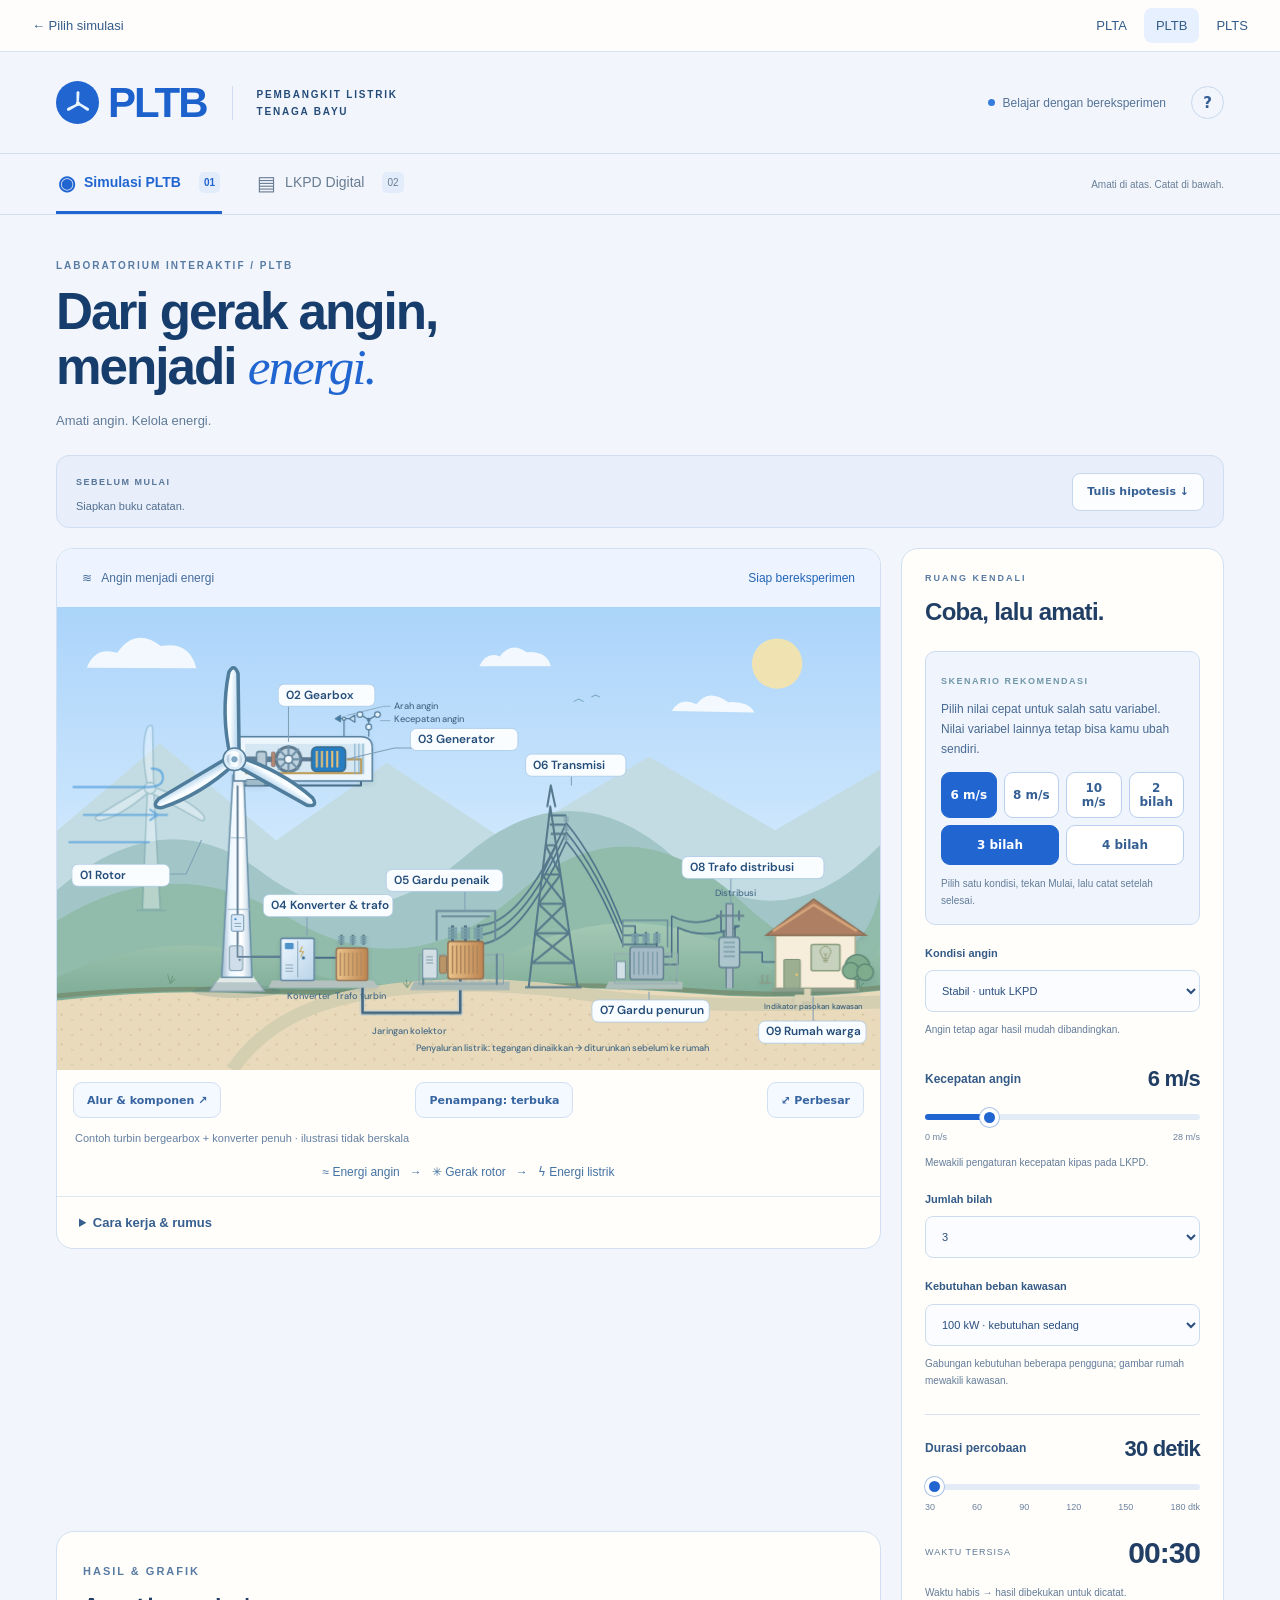
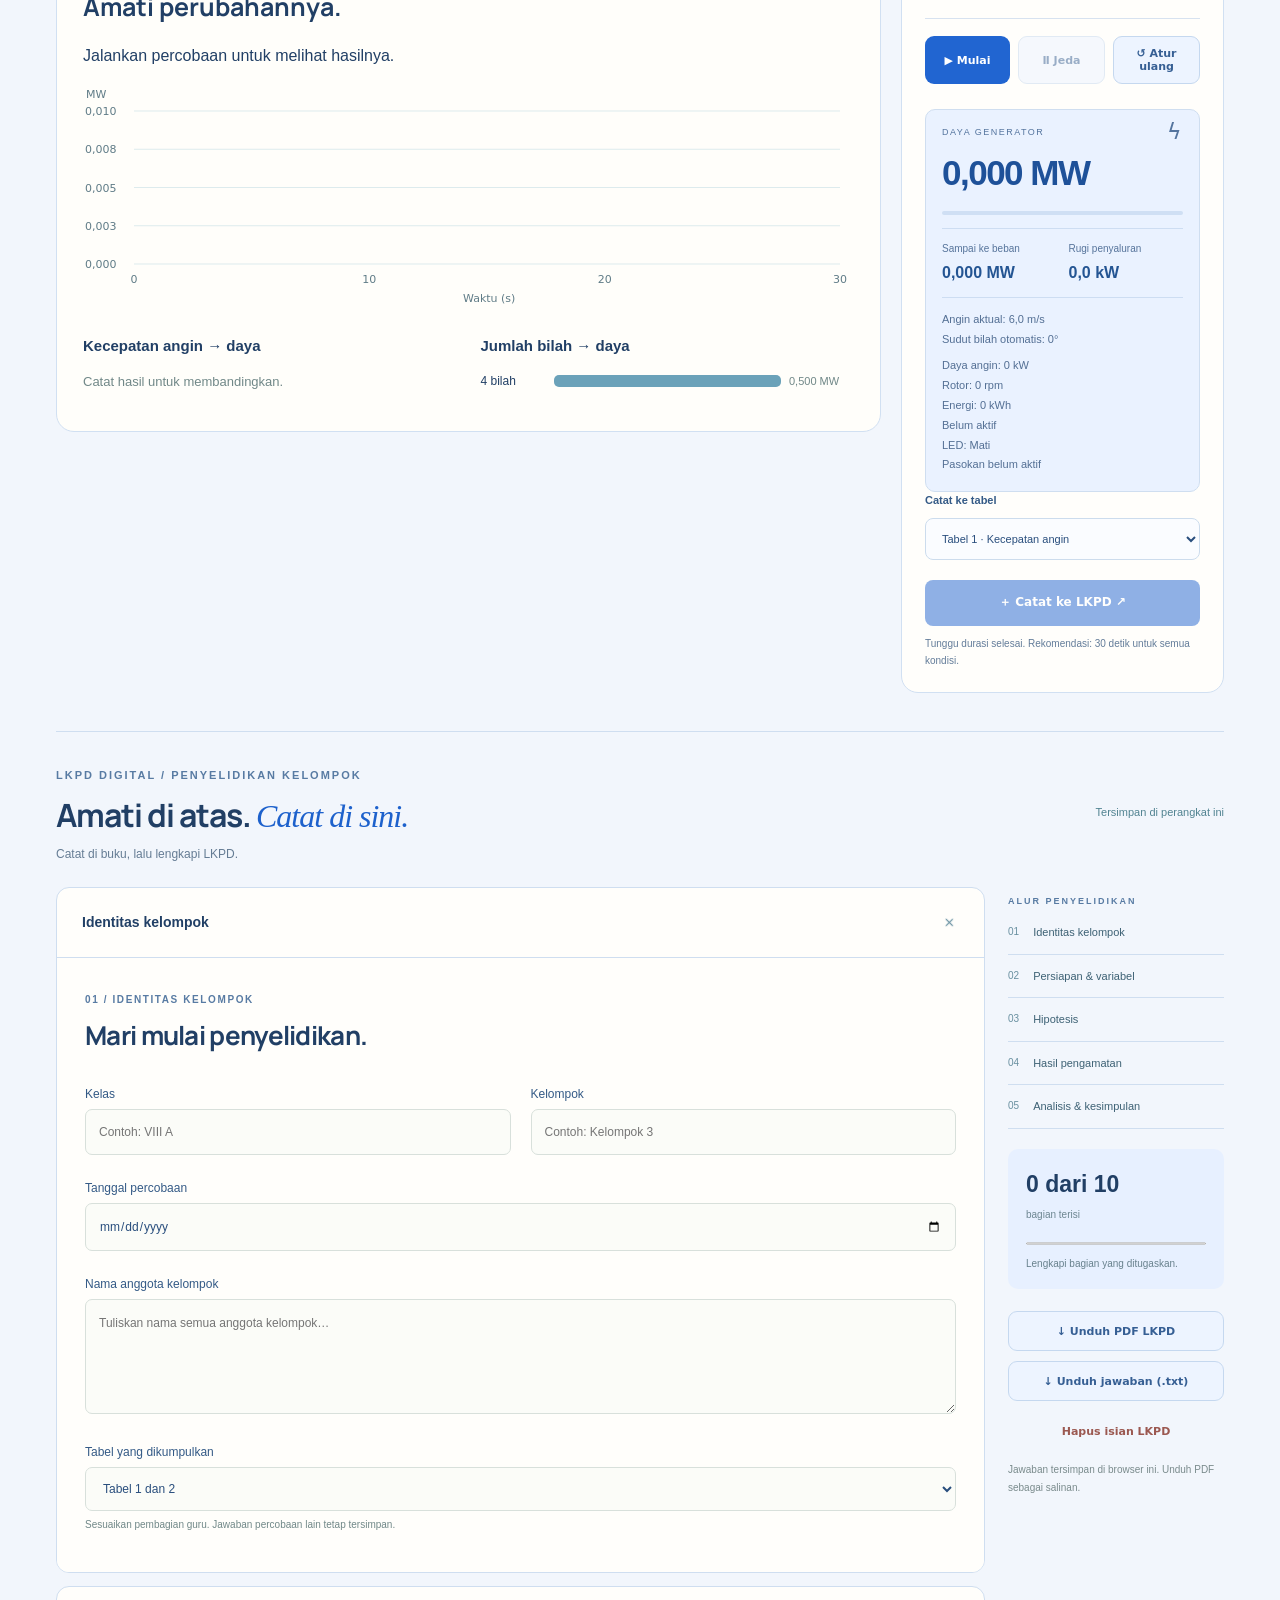
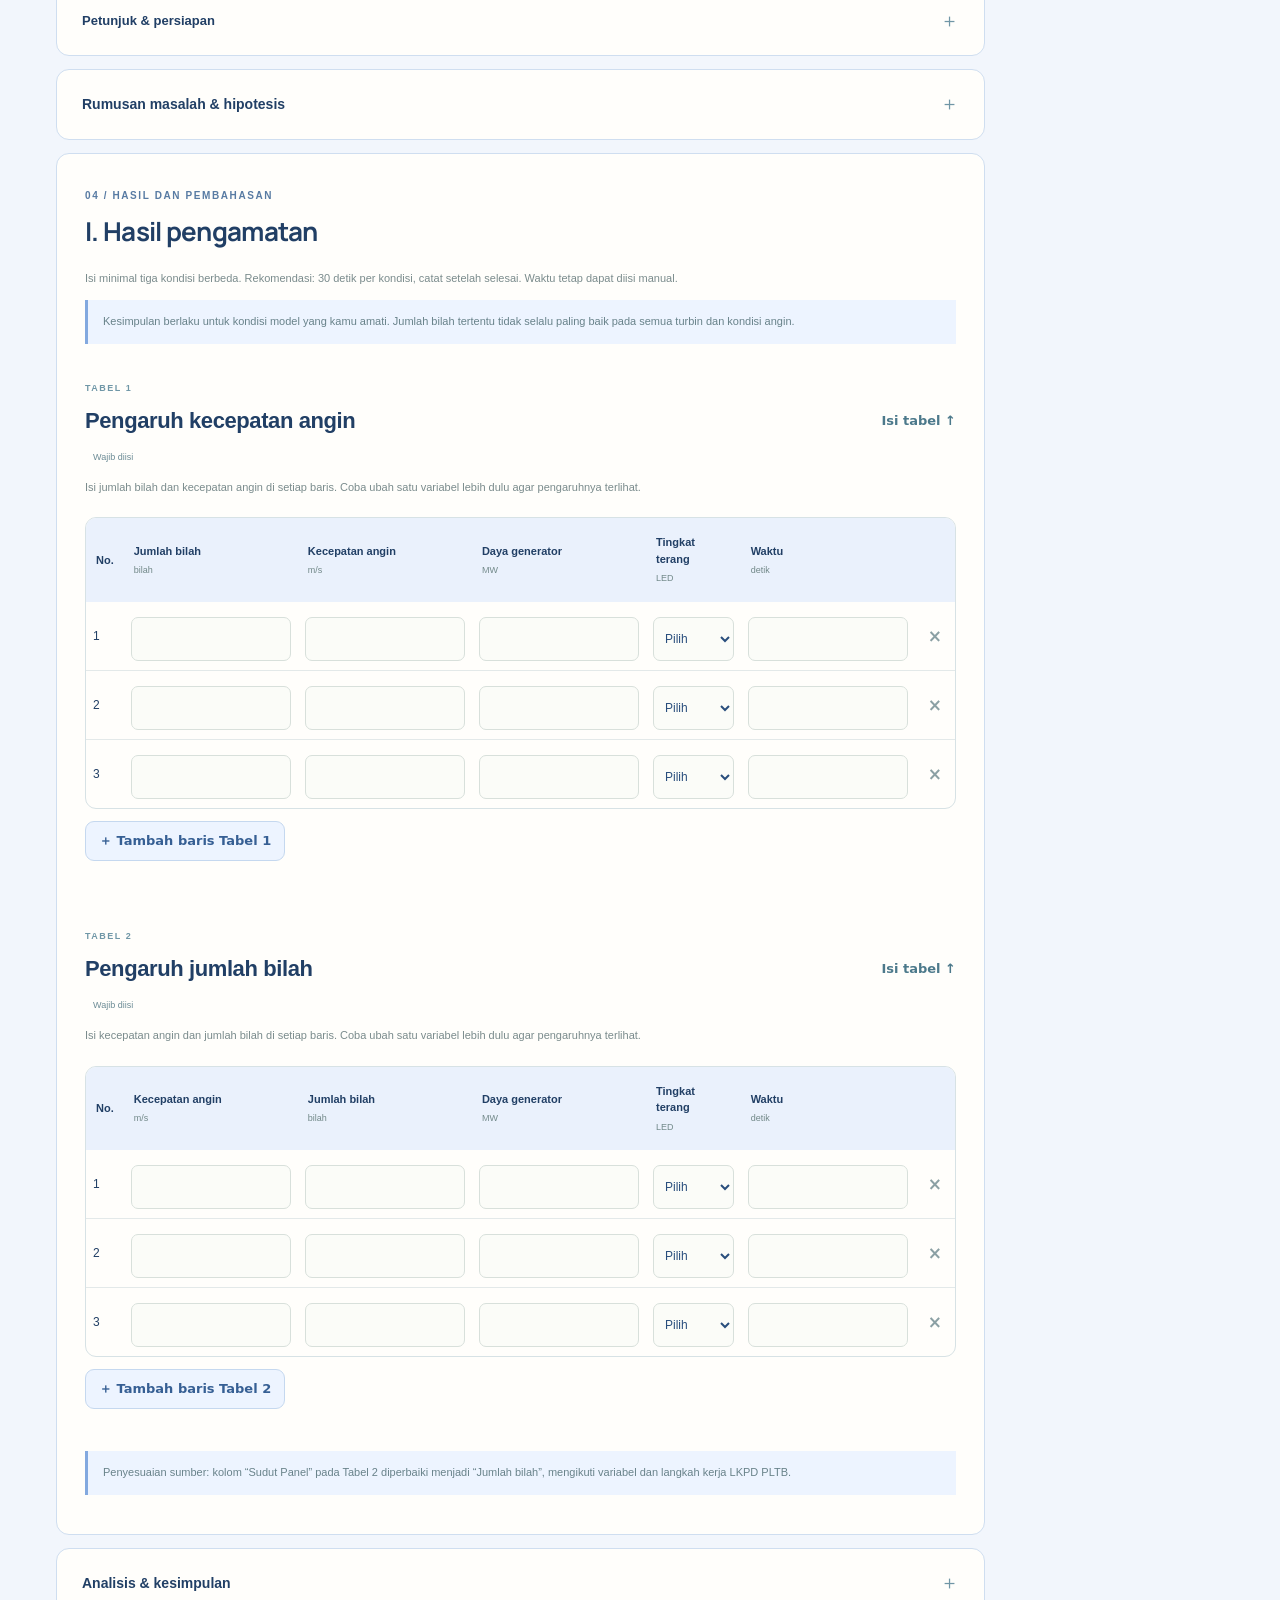
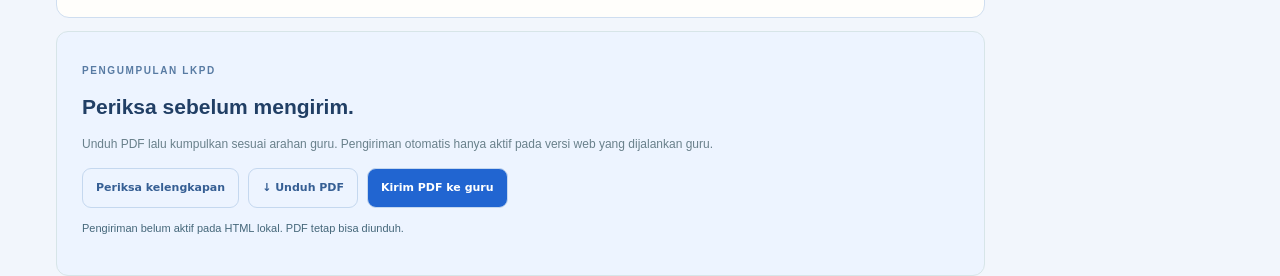
==== commit 5bd7d6d5: "Kedua variabel bebas di PLTA, PLTB, PLTS; catat ke tabel pilihan Pemilih "Percobaan 1 / Percobaan 2"" ====
--- a/pltb/index.html
+++ b/pltb/index.html
@@ -96,21 +96,20 @@
 <!-- Foreground is deliberately LAST: cables and energy particles cannot cover blades. -->
 <g id="rotorForeground"><g id="rotorMount" transform="translate(345 296)"><g id="rotor" transform="rotate(0)"><g id="rotorBlades"><g transform="rotate(0)"><path class="pitch-blade" d="M-8 -5 Q-27 -89 -11 -169 Q-1 -188 7 -167 L9 -15Z" fill="url(#bladePaint)" stroke="#4f7d9b" stroke-width="3.5"></path></g><g transform="rotate(120)"><path class="pitch-blade" d="M-8 -5 Q-27 -89 -11 -169 Q-1 -188 7 -167 L9 -15Z" fill="url(#bladePaint)" stroke="#4f7d9b" stroke-width="3.5"></path></g><g transform="rotate(240)"><path class="pitch-blade" d="M-8 -5 Q-27 -89 -11 -169 Q-1 -188 7 -167 L9 -15Z" fill="url(#bladePaint)" stroke="#4f7d9b" stroke-width="3.5"></path></g></g><circle r="22" fill="#dcecf8" stroke="#557e9a" stroke-width="3"></circle><circle r="15" fill="url(#steel)"></circle><circle r="6" fill="#7ca6c2"></circle><path d="M-13-10q10-8 22 0" stroke="#fff" stroke-width="3" opacity=".9" fill="none"></path></g></g></g>
 </svg></div><p class="pan-hint">↔ Geser untuk mengikuti perjalanan energi</p><div class="scene-tools"><button id="components">Alur &amp; komponen ↗</button><button id="cutaway" aria-pressed="true">Penampang: terbuka</button><button id="enlarge">⤢ Perbesar</button></div><p class="scene-model-note">Contoh turbin bergearbox + konverter penuh · ilustrasi tidak berskala</p><div class="legend">≈ Energi angin &nbsp; → &nbsp; ✳ Gerak rotor &nbsp; → &nbsp; ϟ Energi listrik</div><details><summary>Cara kerja &amp; rumus</summary><p>Angin memutar bilah dan poros. Gearbox meneruskan putaran ke generator. Listrik disalurkan melalui gardu dan jaringan ke rumah.</p><div class="formula">P<sub>angin</sub> = ½ × ρ × A × v³<br>P<sub>generator</sub> = P<sub>angin</sub> × C<sub>p</sub> × η<br>P<sub>beban</sub> = P<sub>generator</sub> × η<sub>penyaluran</sub></div><button id="formulaHelp">Arti simbol &amp; asumsi model ↗</button><p>Di bawah 3 m/s turbin belum menghasilkan listrik. Pada 25 m/s turbin berhenti demi keselamatan. Daya maksimal 500 kW.</p></details></div><aside class="control-panel"><div class="control-heading"><p class="eyebrow">RUANG KENDALI</p><h2>Coba, lalu amati.</h2></div>
-<label class="field-label" for="experiment">Pilih percobaan</label><select id="experiment"><option value="wind">Percobaan 1 · Kecepatan angin</option><option value="blades">Percobaan 2 · Jumlah bilah</option></select>
-<div class="scenario-card"><span class="mini-tag">SKENARIO REKOMENDASI</span><p id="scenario-description">3 bilah tetap · angin 6, 8, lalu 10 m/s · masing-masing 30 detik.</p><div id="scenario-options" class="scenario-options" role="group" aria-label="Pilih kondisi percobaan rekomendasi" data-type="wind"><button type="button" data-value="6" aria-pressed="true">6 m/s</button><button type="button" data-value="8" aria-pressed="false">8 m/s</button><button type="button" data-value="10" aria-pressed="false">10 m/s</button></div><p class="hint">Pilih satu kondisi, tekan Mulai, lalu catat setelah selesai.</p></div><div class="control-field"><label class="field-label" for="wind-mode">Kondisi angin</label><select id="wind-mode"><option value="stable">Stabil · untuk LKPD</option><option value="gusts">Berembus · eksplorasi</option></select><p class="hint" id="wind-mode-hint">Angin tetap agar hasil mudah dibandingkan.</p></div><div class="slider-block"><div class="slider-top"><label for="speed">Kecepatan angin</label><output id="speedOut" for="speed">6 m/s</output></div><input id="speed" type="range" min="0" max="28" value="6" step="1" style="--percent: 21.428571428571427%;"><div class="range-scale"><span>0 m/s</span><span>28 m/s</span></div><p class="hint">Mewakili pengaturan kecepatan kipas pada LKPD.</p></div>
-<div class="control-field"><label class="field-label" for="blades">Jumlah bilah</label><select id="blades" disabled=""><option>2</option><option selected="">3</option><option>4</option></select></div>
+<div class="scenario-card"><span class="mini-tag">SKENARIO REKOMENDASI</span><p id="scenario-description">Pilih nilai cepat untuk salah satu variabel. Nilai lainnya tetap bisa kamu ubah sendiri.</p><div id="scenario-options" class="scenario-options" role="group" aria-label="Pilih nilai cepat" data-type="wind"><button type="button" data-value="6" aria-pressed="true">6 m/s</button><button type="button" data-value="8" aria-pressed="false">8 m/s</button><button type="button" data-value="10" aria-pressed="false">10 m/s</button></div><p class="hint">Pilih satu kondisi, tekan Mulai, lalu catat setelah selesai.</p></div><div class="control-field"><label class="field-label" for="wind-mode">Kondisi angin</label><select id="wind-mode"><option value="stable">Stabil · untuk LKPD</option><option value="gusts">Berembus · eksplorasi</option></select><p class="hint" id="wind-mode-hint">Angin tetap agar hasil mudah dibandingkan.</p></div><div class="slider-block"><div class="slider-top"><label for="speed">Kecepatan angin</label><output id="speedOut" for="speed">6 m/s</output></div><input id="speed" type="range" min="0" max="28" value="6" step="1" style="--percent: 21.428571428571427%;"><div class="range-scale"><span>0 m/s</span><span>28 m/s</span></div><p class="hint">Mewakili pengaturan kecepatan kipas pada LKPD.</p></div>
+<div class="control-field"><label class="field-label" for="blades">Jumlah bilah</label><select id="blades"><option>2</option><option selected="">3</option><option>4</option></select></div>
 <div class="control-field"><label class="field-label" for="load">Kebutuhan beban kawasan</label><select id="load"><option value="50">50 kW · kebutuhan rendah</option><option value="100" selected="">100 kW · kebutuhan sedang</option><option value="200">200 kW · kebutuhan tinggi</option></select><p class="hint">Gabungan kebutuhan beberapa pengguna; gambar rumah mewakili kawasan.</p></div>
 <div class="timer-block"><div class="slider-top"><label for="duration">Durasi percobaan</label><output id="durationOut" for="duration">30 detik</output></div><input id="duration" type="range" min="30" max="180" step="30" value="30" style="--percent: 0%;"><div class="duration-ticks" aria-hidden="true"><span>30</span><span>60</span><span>90</span><span>120</span><span>150</span><span>180 dtk</span></div><div class="timer-readout"><span>WAKTU TERSISA</span><strong id="timer" aria-label="Sisa waktu percobaan">00:30</strong></div><p class="hint">Waktu habis → hasil dibekukan untuk dicatat.</p></div>
 <div class="actions"><button id="start">▶ Mulai</button><button id="pause" disabled="">Ⅱ Jeda</button><button id="reset">↺ Atur ulang</button></div>
-<div class="power-box"><div class="power-top"><span>DAYA GENERATOR</span><span>ϟ</span></div><strong id="power">0,000 MW</strong><div class="power-meter"><div id="power-bar" style="width: 0%;"></div></div><div class="delivery-readings"><span>Sampai ke beban<strong id="deliveredPower">0,000 MW</strong></span><span>Rugi penyaluran<strong id="lineLoss">0,0 kW</strong></span></div><small id="actualWind">Angin aktual: 6,0 m/s</small><small id="pitch">Sudut bilah otomatis: 0°</small><small id="windPower">Daya angin: 0 kW</small><small id="rpm">Rotor: 0 rpm</small><small id="energy">Energi: 0 kWh</small><small id="state">Belum aktif</small><small id="led">LED: Mati</small><small id="supply">Pasokan belum aktif</small></div><button id="record" class="wide" disabled="">＋ Catat ke LKPD ↗</button><p id="record-note" class="hint">Tunggu durasi selesai. Rekomendasi: 30 detik untuk semua kondisi.</p></aside><section class="results"><div><span class="eyebrow">HASIL &amp; GRAFIK</span><h2>Amati perubahannya.</h2><p id="summary">Jalankan percobaan untuk melihat hasilnya.</p></div><canvas id="chart" width="1164" height="275" aria-label="Grafik daya listrik terhadap waktu"></canvas><div id="comparison" class="comparison"><div><h3>Kecepatan angin → daya</h3><p>Catat hasil untuk membandingkan.</p></div><div><h3>Jumlah bilah → daya</h3><div class="bar-row"><span>4 bilah</span><span class="bar-track"><i style="width: 100%;"></i></span><small>0,500 MW</small></div></div></div></section></section><section id="lkpd" class="worksheet">
+<div class="power-box"><div class="power-top"><span>DAYA GENERATOR</span><span>ϟ</span></div><strong id="power">0,000 MW</strong><div class="power-meter"><div id="power-bar" style="width: 0%;"></div></div><div class="delivery-readings"><span>Sampai ke beban<strong id="deliveredPower">0,000 MW</strong></span><span>Rugi penyaluran<strong id="lineLoss">0,0 kW</strong></span></div><small id="actualWind">Angin aktual: 6,0 m/s</small><small id="pitch">Sudut bilah otomatis: 0°</small><small id="windPower">Daya angin: 0 kW</small><small id="rpm">Rotor: 0 rpm</small><small id="energy">Energi: 0 kWh</small><small id="state">Belum aktif</small><small id="led">LED: Mati</small><small id="supply">Pasokan belum aktif</small></div><label class="field-label" for="record-target">Catat ke tabel</label><select id="record-target" class="record-target"><option value="wind">Tabel 1 · Kecepatan angin</option><option value="blades">Tabel 2 · Jumlah bilah</option></select><button id="record" class="wide" disabled="">＋ Catat ke LKPD ↗</button><p id="record-note" class="hint">Tunggu durasi selesai. Rekomendasi: 30 detik untuk semua kondisi.</p></aside><section class="results"><div><span class="eyebrow">HASIL &amp; GRAFIK</span><h2>Amati perubahannya.</h2><p id="summary">Jalankan percobaan untuk melihat hasilnya.</p></div><canvas id="chart" width="1164" height="275" aria-label="Grafik daya listrik terhadap waktu"></canvas><div id="comparison" class="comparison"><div><h3>Kecepatan angin → daya</h3><p>Catat hasil untuk membandingkan.</p></div><div><h3>Jumlah bilah → daya</h3><div class="bar-row"><span>4 bilah</span><span class="bar-track"><i style="width: 100%;"></i></span><small>0,500 MW</small></div></div></div></section></section><section id="lkpd" class="worksheet">
 <div class="worksheet-intro"><div><span class="eyebrow">LKPD DIGITAL / PENYELIDIKAN KELOMPOK</span><h2>Amati di atas. <em>Catat di sini.</em></h2><p>Catat di buku, lalu lengkapi LKPD.</p></div><span id="save-status" role="status">Tersimpan di perangkat ini</span></div>
 <div class="worksheet-layout"><aside class="worksheet-aside"><span class="eyebrow">ALUR PENYELIDIKAN</span><a href="#identity">01 <span>Identitas kelompok</span></a><a href="#instructions">02 <span>Persiapan &amp; variabel</span></a><a href="#hypothesis">03 <span>Hipotesis</span></a><a href="#observations">04 <span>Hasil pengamatan</span></a><a href="#analysis">05 <span>Analisis &amp; kesimpulan</span></a><div class="progress-box"><strong id="progress-label">0 dari 10</strong><span>bagian terisi</span><progress id="progress" value="0" max="10"></progress><p>Lengkapi bagian yang ditugaskan.</p></div><button data-download-pdf="">↓ Unduh PDF LKPD</button><button id="export">↓ Unduh jawaban (.txt)</button><button id="clear-sheet" class="text-btn danger">Hapus isian LKPD</button><p class="hint">Jawaban tersimpan di browser ini. Unduh PDF sebagai salinan.</p></aside>
 <div class="worksheet-content">
-<details class="worksheet-fold" id="identity" open=""><summary><span>Identitas kelompok</span><span class="fold-marker">＋</span></summary><article class="form-card"><span class="section-number">01 / IDENTITAS KELOMPOK</span><h2>Mari mulai penyelidikan.</h2><div class="fields"><label>Kelas<input data-field="kelas" placeholder="Contoh: VIII A" maxlength="500"></label><label>Kelompok<input data-field="kelompok" placeholder="Contoh: Kelompok 3" maxlength="500"></label><label class="full">Tanggal percobaan<input data-field="tanggal" type="date"></label><label class="full">Nama anggota kelompok<textarea data-field="anggota" placeholder="Tuliskan nama semua anggota kelompok…" maxlength="500"></textarea></label><label class="full">Percobaan yang dikumpulkan<select id="assignment"><option value="both">Percobaan 1 dan 2</option><option value="wind">Percobaan 1 saja</option><option value="blades">Percobaan 2 saja</option></select><small>Sesuaikan pembagian guru. Jawaban percobaan lain tetap tersimpan.</small></label></div></article></details>
-<details class="worksheet-fold" id="instructions"><summary><span>Petunjuk &amp; persiapan</span><span class="fold-marker">＋</span></summary><article class="form-card"><span class="section-number">02 / PERSIAPAN PERCOBAAN</span><h2>Pahami sebelum mencoba.</h2><div id="preparation-content"><details open=""><summary>A. Tujuan percobaan</summary><p>Melalui penyelidikan, peserta didik mampu mengidentifikasi variabel manipulasi, kontrol, dan respon; mengamati pengaruh perubahan variabel manipulasi terhadap keluaran model pembangkit; serta menjelaskan perubahan energi berdasarkan hasil percobaan.</p></details><details><summary>B. Petunjuk pengerjaan</summary><ol><li>Pilih percobaan sesuai pembagian guru. Kelompok yang mengamati PLTB dapat memilih percobaan berbeda.</li><li>Baca variabel, pahami rumusan masalah, dan susun hipotesis bersama kelompok.</li><li>Ubah hanya variabel manipulasi dan jaga variabel kontrol tetap sama. Gunakan tiga kondisi berbeda.</li><li>Amati daya generator dalam MW dan tingkat terang nyala LED. Pilih angin stabil untuk LKPD.</li><li>Catat hasil di buku, analisis data, lalu lengkapi LKPD dan kesimpulan.</li></ol><p class="note">Penyesuaian sumber: petunjuk PDF menyebut dua kondisi, tetapi langkah kerja dan tabel menyediakan tiga. Simulasi memakai tiga kondisi awal; baris dapat ditambah.</p></details><details><summary>C. Mengenal variabel</summary><p>Manipulasi: faktor yang sengaja diubah.</p><p>Kontrol: faktor yang dijaga tetap sama.</p><p>Respon: hasil yang diamati atau diukur akibat perubahan variabel manipulasi.</p></details><details open=""><summary>D. Variabel percobaan</summary><div class="variable-cards"><div class="variable-card"><span class="mini-tag">PERCOBAAN 1</span><h3>Pengaruh kecepatan angin</h3><p><strong>Diubah:</strong> Kecepatan angin (m/s), mewakili pengaturan kecepatan kipas.</p><p><strong>Dijaga:</strong> Jumlah bilah, bentuk, ukuran, pengaturan awal sudut bilah dan aturan kontrol otomatis; generator serta rangkaian listrik.</p><p><strong>Diamati:</strong> daya generator (MW) dan tingkat terang nyala LED.</p></div><div class="variable-card"><span class="mini-tag">PERCOBAAN 2</span><h3>Pengaruh jumlah bilah</h3><p><strong>Diubah:</strong> Jumlah bilah baling-baling.</p><p><strong>Dijaga:</strong> Kecepatan angin, bentuk, ukuran, pengaturan awal sudut bilah dan aturan kontrol otomatis; generator serta rangkaian listrik.</p><p><strong>Diamati:</strong> daya generator (MW) dan tingkat terang nyala LED.</p></div></div></details><details><summary>E. Alat dan bahan</summary><ol><li>Laptop atau ponsel dengan browser dan koneksi internet.</li><li>Simulasi PLTB ini.</li><li>Buku catatan untuk pengamatan dan analisis.</li></ol></details><details><summary>F. Langkah kerja</summary><ol><li>Siapkan simulasi PLTB. Arah angin pada gambar sudah menghadap rotor; slider kecepatan angin mewakili pengaturan kipas pada model LKPD.</li><li>Rekomendasi Percobaan 1: angin 6, 8, dan 10 m/s dengan 3 bilah tetap. Percobaan 2: 2, 3, dan 4 bilah dengan angin 6 m/s tetap. Tombol skenario membantu memasang kondisi ini.</li><li>Hentikan atau selesaikan percobaan sebelum mengganti bilah. Bilah dipasang seimbang secara otomatis; bentuk, ukuran, pengaturan awal sudut bilah, generator, dan aturan kontrol otomatis tetap. Untuk membandingkan bilah tanpa pembatasan kapasitas, gunakan 6 m/s.</li><li>Pilih durasi 30–180 detik, lalu tekan Mulai. Gunakan angin stabil dan durasi yang sama pada semua kondisi (rekomendasi 30 detik). Amati selama berjalan, lalu catat daya generator dan LED setelah durasi selesai. Angin berembus hanya untuk eksplorasi. Jeda menghentikan timer sementara; hasil terakhir dibekukan saat durasi habis.</li><li>Catat hasil akhir di buku, kemudian gunakan Catat ke LKPD atau isi tabel secara manual. Tombol pencatatan aktif setelah selesai dan satu hasil hanya dicatat sekali. Baca catatan kewajaran, lalu susun analisis dan kesimpulan berdasarkan data.</li></ol><p class="note">Pada simulator digital ini, daya generator (MW) dan LED merupakan respon pengamatan. Tegangan tidak dihitung. Lampu rumah menunjukkan kecukupan pasokan setelah rugi penyaluran; padamnya indikator tidak berarti rumah pada jaringan nyata mati. Rumah mewakili kumpulan pengguna; beban 50–200 kW adalah beban kawasan.</p></details></div><div class="inline-actions"><button data-start="wind">Atur percobaan 1 ↑</button><button data-start="blades">Atur percobaan 2 ↑</button></div></article></details>
+<details class="worksheet-fold" id="identity" open=""><summary><span>Identitas kelompok</span><span class="fold-marker">＋</span></summary><article class="form-card"><span class="section-number">01 / IDENTITAS KELOMPOK</span><h2>Mari mulai penyelidikan.</h2><div class="fields"><label>Kelas<input data-field="kelas" placeholder="Contoh: VIII A" maxlength="500"></label><label>Kelompok<input data-field="kelompok" placeholder="Contoh: Kelompok 3" maxlength="500"></label><label class="full">Tanggal percobaan<input data-field="tanggal" type="date"></label><label class="full">Nama anggota kelompok<textarea data-field="anggota" placeholder="Tuliskan nama semua anggota kelompok…" maxlength="500"></textarea></label><label class="full">Tabel yang dikumpulkan<select id="assignment"><option value="both">Tabel 1 dan 2</option><option value="wind">Tabel 1 saja</option><option value="blades">Tabel 2 saja</option></select><small>Sesuaikan pembagian guru. Jawaban percobaan lain tetap tersimpan.</small></label></div></article></details>
+<details class="worksheet-fold" id="instructions"><summary><span>Petunjuk &amp; persiapan</span><span class="fold-marker">＋</span></summary><article class="form-card"><span class="section-number">02 / PERSIAPAN PERCOBAAN</span><h2>Pahami sebelum mencoba.</h2><div id="preparation-content"><details open=""><summary>A. Tujuan percobaan</summary><p>Melalui penyelidikan, peserta didik mampu mengidentifikasi variabel manipulasi, kontrol, dan respon; mengamati pengaruh perubahan variabel manipulasi terhadap keluaran model pembangkit; serta menjelaskan perubahan energi berdasarkan hasil percobaan.</p></details><details><summary>B. Petunjuk pengerjaan</summary><ol><li>Tentukan tabel tujuan pencatatan sesuai pembagian guru lewat pilihan <em>Catat ke tabel</em> di panel kendali.</li><li>Baca variabel, pahami rumusan masalah, dan susun hipotesis bersama kelompok.</li><li>Ubah satu variabel lebih dulu dan biarkan variabel lain tetap agar pengaruhnya mudah dibaca. Kedua variabel tetap bisa kamu sesuaikan.</li><li>Amati daya generator dalam MW dan tingkat terang nyala LED. Pilih angin stabil untuk LKPD.</li><li>Catat hasil di buku, analisis data, lalu lengkapi LKPD dan kesimpulan.</li></ol><p class="note">Penyesuaian sumber: petunjuk PDF menyebut dua kondisi, tetapi langkah kerja dan tabel menyediakan tiga. Simulasi memakai tiga kondisi awal; baris dapat ditambah.</p></details><details><summary>C. Mengenal variabel</summary><p>Manipulasi: faktor yang sengaja diubah.</p><p>Kontrol: faktor yang dijaga tetap sama.</p><p>Respon: hasil yang diamati atau diukur akibat perubahan variabel manipulasi.</p><p class="note">Pada simulasi ini kedua variabel bebas kamu ubah. Untuk membaca pengaruh satu variabel, ubah satu dulu dan biarkan yang lain tetap; setelah itu kamu boleh mencoba kombinasi lain.</p></details><details open=""><summary>D. Variabel percobaan</summary><div class="variable-cards"><div class="variable-card"><span class="mini-tag">TABEL 1</span><h3>Pengaruh kecepatan angin</h3><p><strong>Diubah:</strong> Kecepatan angin (m/s), mewakili pengaturan kecepatan kipas.</p><p><strong>Bila ingin membandingkan:</strong> pakai jumlah bilah yang sama di semua baris. Nilai bilah tetap bebas kamu ubah.</p><p><strong>Diamati:</strong> daya generator (MW) dan tingkat terang nyala LED.</p></div><div class="variable-card"><span class="mini-tag">TABEL 2</span><h3>Pengaruh jumlah bilah</h3><p><strong>Diubah:</strong> Jumlah bilah baling-baling.</p><p><strong>Bila ingin membandingkan:</strong> pakai kecepatan angin yang sama di semua baris. Kecepatan tetap bebas kamu ubah.</p><p><strong>Diamati:</strong> daya generator (MW) dan tingkat terang nyala LED.</p></div></div></details><details><summary>E. Alat dan bahan</summary><ol><li>Laptop atau ponsel dengan browser dan koneksi internet.</li><li>Simulasi PLTB ini.</li><li>Buku catatan untuk pengamatan dan analisis.</li></ol></details><details><summary>F. Langkah kerja</summary><ol><li>Siapkan simulasi PLTB. Arah angin pada gambar sudah menghadap rotor; slider kecepatan angin mewakili pengaturan kipas pada model LKPD.</li><li>Kedua variabel bebas kamu ubah. Sebagai titik awal, coba angin 6, 8, dan 10 m/s dengan jumlah bilah yang sama, lalu 2, 3, dan 4 bilah dengan kecepatan yang sama. Enam tombol cepat di panel hanya memasang satu nilai; nilai lainnya tetap bisa kamu sesuaikan.</li><li>Hentikan atau selesaikan percobaan sebelum mengganti bilah. Bilah dipasang seimbang secara otomatis; bentuk, ukuran, pengaturan awal sudut bilah, generator, dan aturan kontrol otomatis tetap. Untuk membandingkan bilah tanpa pembatasan kapasitas, gunakan 6 m/s.</li><li>Pilih durasi 30–180 detik, lalu tekan Mulai. Gunakan angin stabil dan durasi yang sama pada semua kondisi (rekomendasi 30 detik). Amati selama berjalan, lalu catat daya generator dan LED setelah durasi selesai. Angin berembus hanya untuk eksplorasi. Jeda menghentikan timer sementara; hasil terakhir dibekukan saat durasi habis.</li><li>Catat hasil akhir di buku, kemudian gunakan Catat ke LKPD atau isi tabel secara manual. Tombol pencatatan aktif setelah selesai dan satu hasil hanya dicatat sekali. Baca catatan kewajaran, lalu susun analisis dan kesimpulan berdasarkan data.</li></ol><p class="note">Pada simulator digital ini, daya generator (MW) dan LED merupakan respon pengamatan. Tegangan tidak dihitung. Lampu rumah menunjukkan kecukupan pasokan setelah rugi penyaluran; padamnya indikator tidak berarti rumah pada jaringan nyata mati. Rumah mewakili kumpulan pengguna; beban 50–200 kW adalah beban kawasan.</p></details></div><div class="inline-actions"><button data-start="wind">Isi Tabel 1 ↑</button><button data-start="blades">Isi Tabel 2 ↑</button></div></article></details>
 <details class="worksheet-fold" id="hypothesis"><summary><span>Rumusan masalah &amp; hipotesis</span><span class="fold-marker">＋</span></summary><article class="form-card"><span class="section-number">03 / SEBELUM MENYELIDIKI</span><h2>Apa dugaanmu?</h2><h3>G. Rumusan masalah</h3><ol id="questions"><li>Bagaimana pengaruh kecepatan angin terhadap daya listrik pada model PLTB?</li><li>Bagaimana pengaruh jumlah bilah baling-baling terhadap daya listrik pada model PLTB?</li></ol><label>H. Hipotesis<textarea data-field="hipotesis" rows="5" maxlength="20000" placeholder="Menurut kelompok kami, jika… maka… karena…"></textarea></label></article></details>
-<article class="form-card observation-card" id="observations"><span class="section-number">04 / HASIL DAN PEMBAHASAN</span><h2>I. Hasil pengamatan</h2><p class="hint">Isi minimal tiga kondisi berbeda. Rekomendasi: 30 detik per kondisi, catat setelah selesai. Waktu tetap dapat diisi manual.</p><p class="note">Kesimpulan berlaku untuk kondisi model yang kamu amati. Jumlah bilah tertentu tidak selalu paling baik pada semua turbin dan kondisi angin.</p><div id="tables"><section><div class="observation-title"><div><span class="mini-tag">PERCOBAAN 1</span><h3>Pengaruh kecepatan angin</h3><span data-requirement="wind" class="required-tag">Wajib diisi</span></div><button class="text-btn" data-start="wind">Atur percobaan ↑</button></div><p class="hint">Kontrol: jumlah bilah tetap. Manipulasi: kecepatan angin.</p><div class="table-wrap"><table><caption class="sr-only">Hasil pengamatan percobaan 1</caption><thead><tr><th>No.</th><th>Jumlah bilah<small>bilah · kontrol</small></th><th>Kecepatan angin<small>m/s · manipulasi</small></th><th>Daya generator<small>MW · respon</small></th><th>Tingkat terang<small>LED · respon</small></th><th>Waktu<small>detik</small></th><th><span class="sr-only">Aksi</span></th></tr></thead><tbody id="table-wind"><tr><td>1</td><td data-label="Jumlah bilah (bilah) · kontrol"><input inputmode="decimal" aria-label="wind control baris 1" data-key="control" value=""></td><td data-label="Kecepatan angin (m/s) · manipulasi"><input inputmode="decimal" aria-label="wind variable baris 1" data-key="variable" value=""></td><td data-label="Daya generator (MW)"><input inputmode="decimal" aria-label="wind power baris 1" data-key="power" value=""></td><td data-label="Tingkat terang LED"><select aria-label="wind led baris 1" data-key="led"><option value="">Pilih</option><option>Mati</option><option>Redup</option><option>Sedang</option><option>Terang</option></select></td><td data-label="Waktu (detik)"><input inputmode="decimal" aria-label="wind time baris 1" data-key="time" value=""></td><td><button class="row-remove" aria-label="Hapus wind baris 1">×</button></td></tr><tr><td>2</td><td data-label="Jumlah bilah (bilah) · kontrol"><input inputmode="decimal" aria-label="wind control baris 2" data-key="control" value=""></td><td data-label="Kecepatan angin (m/s) · manipulasi"><input inputmode="decimal" aria-label="wind variable baris 2" data-key="variable" value=""></td><td data-label="Daya generator (MW)"><input inputmode="decimal" aria-label="wind power baris 2" data-key="power" value=""></td><td data-label="Tingkat terang LED"><select aria-label="wind led baris 2" data-key="led"><option value="">Pilih</option><option>Mati</option><option>Redup</option><option>Sedang</option><option>Terang</option></select></td><td data-label="Waktu (detik)"><input inputmode="decimal" aria-label="wind time baris 2" data-key="time" value=""></td><td><button class="row-remove" aria-label="Hapus wind baris 2">×</button></td></tr><tr><td>3</td><td data-label="Jumlah bilah (bilah) · kontrol"><input inputmode="decimal" aria-label="wind control baris 3" data-key="control" value=""></td><td data-label="Kecepatan angin (m/s) · manipulasi"><input inputmode="decimal" aria-label="wind variable baris 3" data-key="variable" value=""></td><td data-label="Daya generator (MW)"><input inputmode="decimal" aria-label="wind power baris 3" data-key="power" value=""></td><td data-label="Tingkat terang LED"><select aria-label="wind led baris 3" data-key="led"><option value="">Pilih</option><option>Mati</option><option>Redup</option><option>Sedang</option><option>Terang</option></select></td><td data-label="Waktu (detik)"><input inputmode="decimal" aria-label="wind time baris 3" data-key="time" value=""></td><td><button class="row-remove" aria-label="Hapus wind baris 3">×</button></td></tr></tbody></table></div><button data-add="wind">＋ Tambah baris percobaan 1</button><p class="table-feedback" id="feedback-wind"></p><details class="data-review" id="review-wind" open="" hidden=""><summary>Periksa kembali · 0 catatan</summary><p>Catatan ini membantu memeriksa pengamatan. Isian tetap milikmu dan pengumpulan tidak diblokir.</p><ul id="review-list-wind"></ul></details></section><section><div class="observation-title"><div><span class="mini-tag">PERCOBAAN 2</span><h3>Pengaruh jumlah bilah</h3><span data-requirement="blades" class="required-tag">Wajib diisi</span></div><button class="text-btn" data-start="blades">Atur percobaan ↑</button></div><p class="hint">Kontrol: kecepatan angin tetap. Manipulasi: jumlah bilah.</p><div class="table-wrap"><table><caption class="sr-only">Hasil pengamatan percobaan 2</caption><thead><tr><th>No.</th><th>Kecepatan angin<small>m/s · kontrol</small></th><th>Jumlah bilah<small>bilah · manipulasi</small></th><th>Daya generator<small>MW · respon</small></th><th>Tingkat terang<small>LED · respon</small></th><th>Waktu<small>detik</small></th><th><span class="sr-only">Aksi</span></th></tr></thead><tbody id="table-blades"><tr><td>1</td><td data-label="Kecepatan angin (m/s) · kontrol"><input inputmode="decimal" aria-label="blades control baris 1" data-key="control" value=""></td><td data-label="Jumlah bilah (bilah) · manipulasi"><input inputmode="decimal" aria-label="blades variable baris 1" data-key="variable" value=""></td><td data-label="Daya generator (MW)"><input inputmode="decimal" aria-label="blades power baris 1" data-key="power" value=""></td><td data-label="Tingkat terang LED"><select aria-label="blades led baris 1" data-key="led"><option value="">Pilih</option><option>Mati</option><option>Redup</option><option>Sedang</option><option>Terang</option></select></td><td data-label="Waktu (detik)"><input inputmode="decimal" aria-label="blades time baris 1" data-key="time" value=""></td><td><button class="row-remove" aria-label="Hapus blades baris 1">×</button></td></tr><tr><td>2</td><td data-label="Kecepatan angin (m/s) · kontrol"><input inputmode="decimal" aria-label="blades control baris 2" data-key="control" value=""></td><td data-label="Jumlah bilah (bilah) · manipulasi"><input inputmode="decimal" aria-label="blades variable baris 2" data-key="variable" value=""></td><td data-label="Daya generator (MW)"><input inputmode="decimal" aria-label="blades power baris 2" data-key="power" value=""></td><td data-label="Tingkat terang LED"><select aria-label="blades led baris 2" data-key="led"><option value="">Pilih</option><option>Mati</option><option>Redup</option><option>Sedang</option><option>Terang</option></select></td><td data-label="Waktu (detik)"><input inputmode="decimal" aria-label="blades time baris 2" data-key="time" value=""></td><td><button class="row-remove" aria-label="Hapus blades baris 2">×</button></td></tr><tr><td>3</td><td data-label="Kecepatan angin (m/s) · kontrol"><input inputmode="decimal" aria-label="blades control baris 3" data-key="control" value=""></td><td data-label="Jumlah bilah (bilah) · manipulasi"><input inputmode="decimal" aria-label="blades variable baris 3" data-key="variable" value=""></td><td data-label="Daya generator (MW)"><input inputmode="decimal" aria-label="blades power baris 3" data-key="power" value=""></td><td data-label="Tingkat terang LED"><select aria-label="blades led baris 3" data-key="led"><option value="">Pilih</option><option>Mati</option><option>Redup</option><option>Sedang</option><option>Terang</option></select></td><td data-label="Waktu (detik)"><input inputmode="decimal" aria-label="blades time baris 3" data-key="time" value=""></td><td><button class="row-remove" aria-label="Hapus blades baris 3">×</button></td></tr></tbody></table></div><button data-add="blades">＋ Tambah baris percobaan 2</button><p class="table-feedback" id="feedback-blades"></p><details class="data-review" id="review-blades" open="" hidden=""><summary>Periksa kembali · 0 catatan</summary><p>Catatan ini membantu memeriksa pengamatan. Isian tetap milikmu dan pengumpulan tidak diblokir.</p><ul id="review-list-blades"></ul></details></section></div><p class="note">Penyesuaian sumber: kolom “Sudut Panel” pada tabel Percobaan 2 diperbaiki menjadi “Jumlah bilah”, mengikuti variabel dan langkah kerja LKPD PLTB.</p></article>
-<details class="worksheet-fold" id="analysis"><summary><span>Analisis &amp; kesimpulan</span><span class="fold-marker">＋</span></summary><article class="form-card"><span class="section-number">05 / MEMAKNAI HASIL</span><h2>J. Analisis dan pembahasan</h2><label> Percobaan 1 · Kecepatan angin <span data-requirement="wind" class="required-tag">Wajib diisi</span><textarea data-field="analisis1" rows="5" maxlength="20000" placeholder="Bandingkan daya dan LED pada tiga kecepatan angin. Apakah jumlah bilah tetap? Jelaskan pola datanya dan hubungkan dengan hipotesis serta perubahan energi."></textarea></label><label>Percobaan 2 · Jumlah bilah <span data-requirement="blades" class="required-tag">Wajib diisi</span><textarea data-field="analisis2" rows="5" maxlength="20000" placeholder="Bandingkan hasil 2, 3, dan 4 bilah pada angin yang sama. Apakah luas sapuan berubah? Jelaskan hasil sesuai asumsi rotor model ini dan hubungkan dengan hipotesis. Batasi kesimpulan pada kondisi model yang diamati; jangan menganggap jumlah bilah tertentu selalu paling baik pada semua turbin."></textarea></label><label>K. Kesimpulan<textarea data-field="kesimpulan" rows="5" maxlength="20000" placeholder="Jelaskan hubungan variabel dan perubahan energi berdasarkan hasil percobaan…"></textarea></label></article></details>
+<article class="form-card observation-card" id="observations"><span class="section-number">04 / HASIL DAN PEMBAHASAN</span><h2>I. Hasil pengamatan</h2><p class="hint">Isi minimal tiga kondisi berbeda. Rekomendasi: 30 detik per kondisi, catat setelah selesai. Waktu tetap dapat diisi manual.</p><p class="note">Kesimpulan berlaku untuk kondisi model yang kamu amati. Jumlah bilah tertentu tidak selalu paling baik pada semua turbin dan kondisi angin.</p><div id="tables"><section><div class="observation-title"><div><span class="mini-tag">TABEL 1</span><h3>Pengaruh kecepatan angin</h3><span data-requirement="wind" class="required-tag">Wajib diisi</span></div><button class="text-btn" data-start="wind">Isi tabel ↑</button></div><p class="hint">Isi jumlah bilah dan kecepatan angin di setiap baris. Coba ubah satu variabel lebih dulu agar pengaruhnya terlihat.</p><div class="table-wrap"><table><caption class="sr-only">Hasil pengamatan Tabel 1</caption><thead><tr><th>No.</th><th>Jumlah bilah<small>bilah</small></th><th>Kecepatan angin<small>m/s</small></th><th>Daya generator<small>MW</small></th><th>Tingkat terang<small>LED</small></th><th>Waktu<small>detik</small></th><th><span class="sr-only">Aksi</span></th></tr></thead><tbody id="table-wind"><tr><td>1</td><td data-label="Jumlah bilah (bilah)"><input inputmode="decimal" aria-label="wind control baris 1" data-key="control" value=""></td><td data-label="Kecepatan angin (m/s)"><input inputmode="decimal" aria-label="wind variable baris 1" data-key="variable" value=""></td><td data-label="Daya generator (MW)"><input inputmode="decimal" aria-label="wind power baris 1" data-key="power" value=""></td><td data-label="Tingkat terang LED"><select aria-label="wind led baris 1" data-key="led"><option value="">Pilih</option><option>Mati</option><option>Redup</option><option>Sedang</option><option>Terang</option></select></td><td data-label="Waktu (detik)"><input inputmode="decimal" aria-label="wind time baris 1" data-key="time" value=""></td><td><button class="row-remove" aria-label="Hapus wind baris 1">×</button></td></tr><tr><td>2</td><td data-label="Jumlah bilah (bilah)"><input inputmode="decimal" aria-label="wind control baris 2" data-key="control" value=""></td><td data-label="Kecepatan angin (m/s)"><input inputmode="decimal" aria-label="wind variable baris 2" data-key="variable" value=""></td><td data-label="Daya generator (MW)"><input inputmode="decimal" aria-label="wind power baris 2" data-key="power" value=""></td><td data-label="Tingkat terang LED"><select aria-label="wind led baris 2" data-key="led"><option value="">Pilih</option><option>Mati</option><option>Redup</option><option>Sedang</option><option>Terang</option></select></td><td data-label="Waktu (detik)"><input inputmode="decimal" aria-label="wind time baris 2" data-key="time" value=""></td><td><button class="row-remove" aria-label="Hapus wind baris 2">×</button></td></tr><tr><td>3</td><td data-label="Jumlah bilah (bilah)"><input inputmode="decimal" aria-label="wind control baris 3" data-key="control" value=""></td><td data-label="Kecepatan angin (m/s)"><input inputmode="decimal" aria-label="wind variable baris 3" data-key="variable" value=""></td><td data-label="Daya generator (MW)"><input inputmode="decimal" aria-label="wind power baris 3" data-key="power" value=""></td><td data-label="Tingkat terang LED"><select aria-label="wind led baris 3" data-key="led"><option value="">Pilih</option><option>Mati</option><option>Redup</option><option>Sedang</option><option>Terang</option></select></td><td data-label="Waktu (detik)"><input inputmode="decimal" aria-label="wind time baris 3" data-key="time" value=""></td><td><button class="row-remove" aria-label="Hapus wind baris 3">×</button></td></tr></tbody></table></div><button data-add="wind">＋ Tambah baris Tabel 1</button><p class="table-feedback" id="feedback-wind"></p><details class="data-review" id="review-wind" open="" hidden=""><summary>Periksa kembali · 0 catatan</summary><p>Catatan ini membantu memeriksa pengamatan. Isian tetap milikmu dan pengumpulan tidak diblokir.</p><ul id="review-list-wind"></ul></details></section><section><div class="observation-title"><div><span class="mini-tag">TABEL 2</span><h3>Pengaruh jumlah bilah</h3><span data-requirement="blades" class="required-tag">Wajib diisi</span></div><button class="text-btn" data-start="blades">Isi tabel ↑</button></div><p class="hint">Isi kecepatan angin dan jumlah bilah di setiap baris. Coba ubah satu variabel lebih dulu agar pengaruhnya terlihat.</p><div class="table-wrap"><table><caption class="sr-only">Hasil pengamatan Tabel 2</caption><thead><tr><th>No.</th><th>Kecepatan angin<small>m/s</small></th><th>Jumlah bilah<small>bilah</small></th><th>Daya generator<small>MW</small></th><th>Tingkat terang<small>LED</small></th><th>Waktu<small>detik</small></th><th><span class="sr-only">Aksi</span></th></tr></thead><tbody id="table-blades"><tr><td>1</td><td data-label="Kecepatan angin (m/s)"><input inputmode="decimal" aria-label="blades control baris 1" data-key="control" value=""></td><td data-label="Jumlah bilah (bilah)"><input inputmode="decimal" aria-label="blades variable baris 1" data-key="variable" value=""></td><td data-label="Daya generator (MW)"><input inputmode="decimal" aria-label="blades power baris 1" data-key="power" value=""></td><td data-label="Tingkat terang LED"><select aria-label="blades led baris 1" data-key="led"><option value="">Pilih</option><option>Mati</option><option>Redup</option><option>Sedang</option><option>Terang</option></select></td><td data-label="Waktu (detik)"><input inputmode="decimal" aria-label="blades time baris 1" data-key="time" value=""></td><td><button class="row-remove" aria-label="Hapus blades baris 1">×</button></td></tr><tr><td>2</td><td data-label="Kecepatan angin (m/s)"><input inputmode="decimal" aria-label="blades control baris 2" data-key="control" value=""></td><td data-label="Jumlah bilah (bilah)"><input inputmode="decimal" aria-label="blades variable baris 2" data-key="variable" value=""></td><td data-label="Daya generator (MW)"><input inputmode="decimal" aria-label="blades power baris 2" data-key="power" value=""></td><td data-label="Tingkat terang LED"><select aria-label="blades led baris 2" data-key="led"><option value="">Pilih</option><option>Mati</option><option>Redup</option><option>Sedang</option><option>Terang</option></select></td><td data-label="Waktu (detik)"><input inputmode="decimal" aria-label="blades time baris 2" data-key="time" value=""></td><td><button class="row-remove" aria-label="Hapus blades baris 2">×</button></td></tr><tr><td>3</td><td data-label="Kecepatan angin (m/s)"><input inputmode="decimal" aria-label="blades control baris 3" data-key="control" value=""></td><td data-label="Jumlah bilah (bilah)"><input inputmode="decimal" aria-label="blades variable baris 3" data-key="variable" value=""></td><td data-label="Daya generator (MW)"><input inputmode="decimal" aria-label="blades power baris 3" data-key="power" value=""></td><td data-label="Tingkat terang LED"><select aria-label="blades led baris 3" data-key="led"><option value="">Pilih</option><option>Mati</option><option>Redup</option><option>Sedang</option><option>Terang</option></select></td><td data-label="Waktu (detik)"><input inputmode="decimal" aria-label="blades time baris 3" data-key="time" value=""></td><td><button class="row-remove" aria-label="Hapus blades baris 3">×</button></td></tr></tbody></table></div><button data-add="blades">＋ Tambah baris Tabel 2</button><p class="table-feedback" id="feedback-blades"></p><details class="data-review" id="review-blades" open="" hidden=""><summary>Periksa kembali · 0 catatan</summary><p>Catatan ini membantu memeriksa pengamatan. Isian tetap milikmu dan pengumpulan tidak diblokir.</p><ul id="review-list-blades"></ul></details></section></div><p class="note">Penyesuaian sumber: kolom “Sudut Panel” pada Tabel 2 diperbaiki menjadi “Jumlah bilah”, mengikuti variabel dan langkah kerja LKPD PLTB.</p></article>
+<details class="worksheet-fold" id="analysis"><summary><span>Analisis &amp; kesimpulan</span><span class="fold-marker">＋</span></summary><article class="form-card"><span class="section-number">05 / MEMAKNAI HASIL</span><h2>J. Analisis dan pembahasan</h2><label> Tabel 1 · Kecepatan angin <span data-requirement="wind" class="required-tag">Wajib diisi</span><textarea data-field="analisis1" rows="5" maxlength="20000" placeholder="Bandingkan daya dan LED pada tiga kecepatan angin. Apakah jumlah bilah tetap? Jelaskan pola datanya dan hubungkan dengan hipotesis serta perubahan energi."></textarea></label><label>Tabel 2 · Jumlah bilah <span data-requirement="blades" class="required-tag">Wajib diisi</span><textarea data-field="analisis2" rows="5" maxlength="20000" placeholder="Bandingkan hasil 2, 3, dan 4 bilah pada angin yang sama. Apakah luas sapuan berubah? Jelaskan hasil sesuai asumsi rotor model ini dan hubungkan dengan hipotesis. Batasi kesimpulan pada kondisi model yang diamati; jangan menganggap jumlah bilah tertentu selalu paling baik pada semua turbin."></textarea></label><label>K. Kesimpulan<textarea data-field="kesimpulan" rows="5" maxlength="20000" placeholder="Jelaskan hubungan variabel dan perubahan energi berdasarkan hasil percobaan…"></textarea></label></article></details>
 <div class="collect"><span class="section-number">PENGUMPULAN LKPD</span><h3>Periksa sebelum mengirim.</h3><p>Unduh PDF lalu kumpulkan sesuai arahan guru. Pengiriman otomatis hanya aktif pada versi web yang dijalankan guru.</p><div class="inline-actions"><button id="check">Periksa kelengkapan</button><button id="print" data-download-pdf="">↓ Unduh PDF</button><button id="submit">Kirim PDF ke guru</button></div><ul id="submission-errors" hidden=""></ul><p id="message" role="status" aria-live="polite" data-error="false">Lengkapi bagian yang ditugaskan, lalu kirim PDF.</p></div>
 </div></div></section></main><dialog id="infoDialog"><button class="close-dialog" aria-label="Tutup">×</button><div id="dialogBody"></div></dialog><script src="../assets/pdf-lib.min.js"></script><script src="../assets/fontkit.umd.min.js"></script><script src="../assets/pdf-font.js"></script>
 <script src="../assets/lkpd-pdf.js"></script>
--- a/pltb/style.css
+++ b/pltb/style.css
@@ -62,3 +62,6 @@
 /* Safety cut-out must be unmistakable, including on a narrow phone screen. */
 .wind-safety-warning{display:flex;align-items:flex-start;gap:13px;padding:18px 22px;background:#fff0ef;border-top:1px solid #f3b5b0;border-bottom:1px solid #e89b95;border-left:5px solid #c62828;color:#92211d}.wind-safety-warning[hidden]{display:none!important}.danger-icon{display:grid;place-items:center;flex-shrink:0;width:36px;height:36px;border-radius:50%;background:#bf2727;color:#fff;font-size:24px;line-height:1}.wind-safety-warning strong{display:block;font-size:14px;font-weight:750;line-height:1.5;color:#a51e1e}.wind-safety-warning p{font-size:12px;line-height:1.65;margin:5px 0 0;color:#8c302b}.scene-head.safety-active{background:#fff4f2}.scene-head #sceneStatus.danger-status,.power-box #state.danger-status{color:#a51e1e;background:#ffe2de;border:1px solid #eeaaa3;border-radius:7px;padding:6px 10px;font-weight:750}.power-box #state.danger-status{display:block;margin:8px 0;line-height:1.6}@media(max-width:600px){.scene-head.safety-active{align-items:flex-start;flex-direction:column;gap:8px}.scene-head #sceneStatus.danger-status{text-align:left;font-size:12px}.wind-safety-warning{padding:15px 14px;gap:10px}.wind-safety-warning strong{font-size:13px}.wind-safety-warning p{font-size:12px}.danger-icon{width:30px;height:30px;font-size:21px}}
 .scenario-card{border:1px solid #ccdcf0;background:#f0f5fd;border-radius:10px;padding:15px;margin-top:18px}.scenario-card>p{font-size:12px;line-height:1.7;margin:8px 0 12px;color:#486a92}.scenario-options{display:flex;gap:7px}.scenario-options button{flex:1;min-height:40px;background:#fff;border-color:#b9cfee;font-size:12px;padding:8px}.scenario-options button[aria-pressed=true]{background:#2165d1;color:#fff;border-color:#2165d1}.scenario-card .hint{margin:10px 0 0!important}.data-review{border:1px solid #e4c990!important;border-radius:9px;background:#fff8e9;padding:14px 16px!important;margin:12px 0 20px;color:#7b531c}.data-review summary{font-size:12px;color:#7b531c}.data-review p,.data-review li{font-size:11px;line-height:1.8}.data-review p{margin:8px 0}.data-review ul{padding-left:18px;margin:8px 0}.worksheet tr.needs-review td:first-child{color:#956024}.worksheet .data-review[hidden]{display:none!important}
+
+.record-target{display:block;margin-top:16px;margin-bottom:10px}
+#scenario-options{flex-wrap:wrap}
